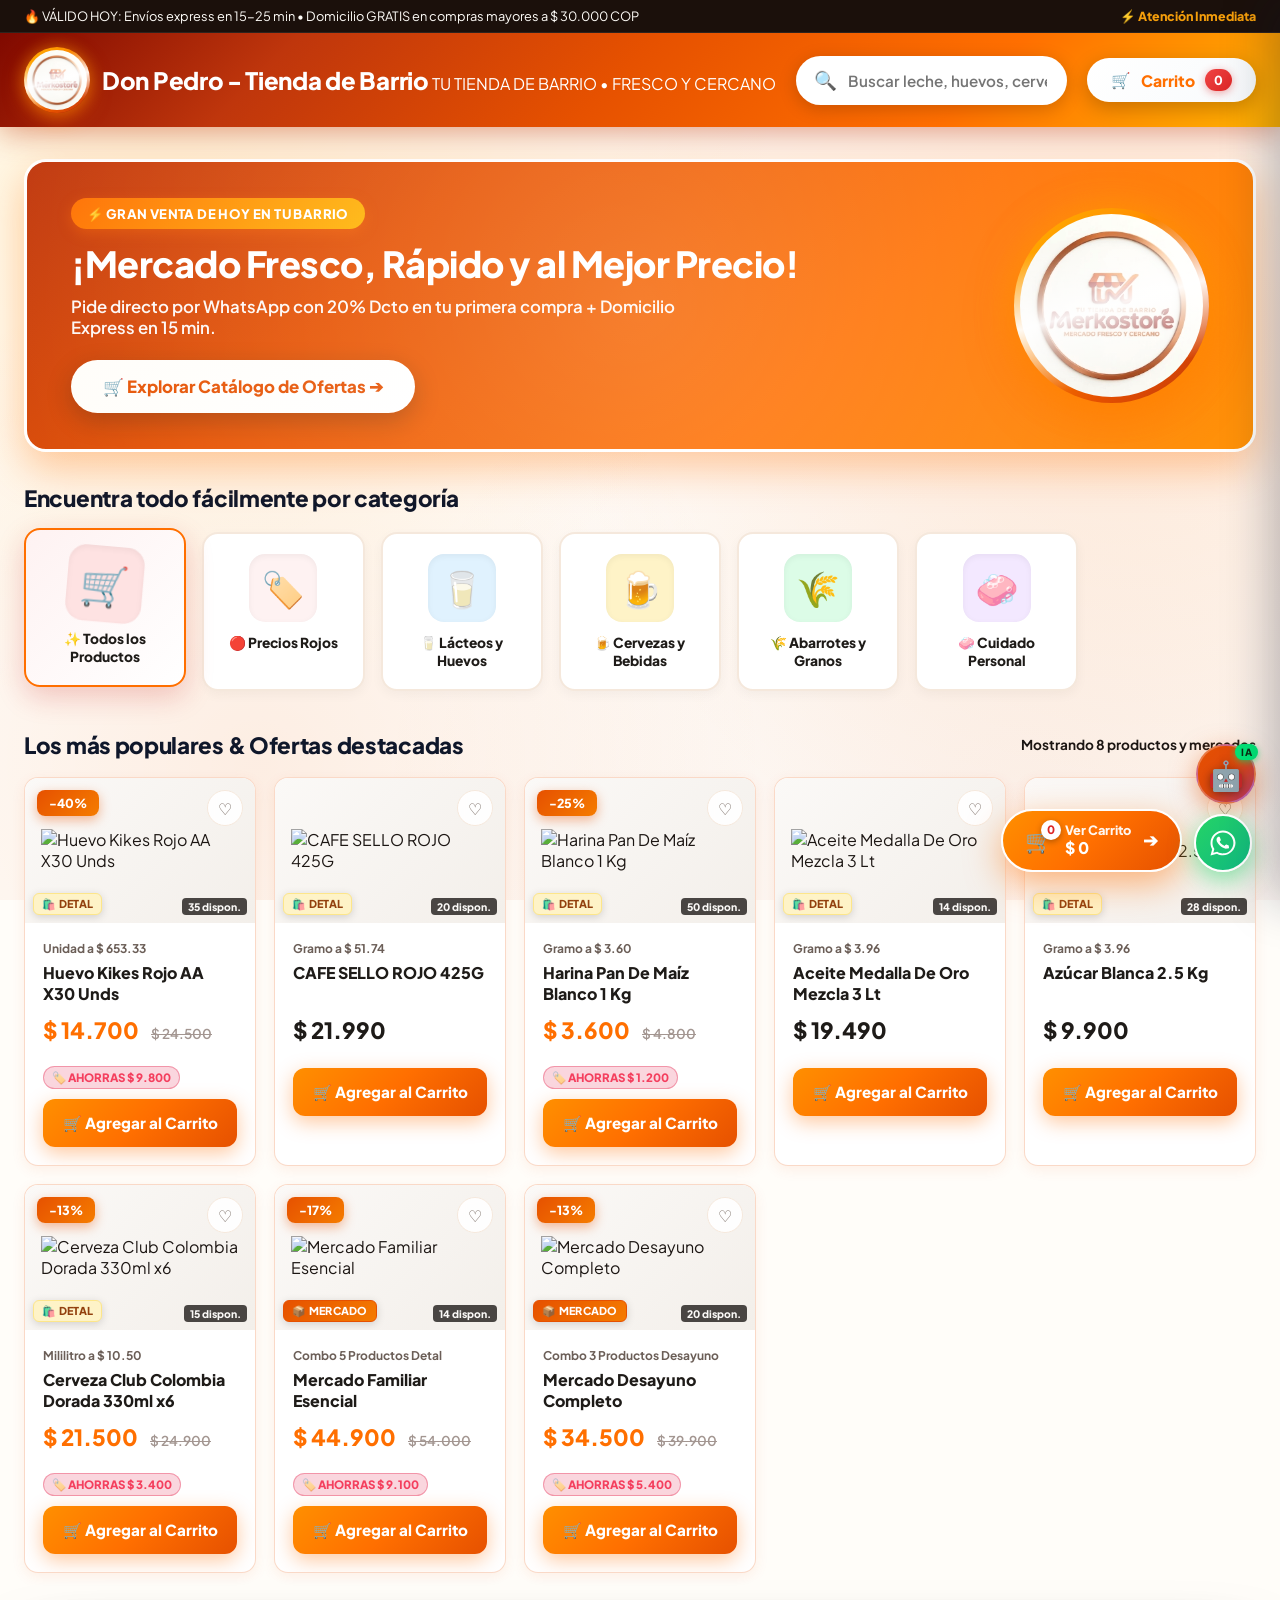
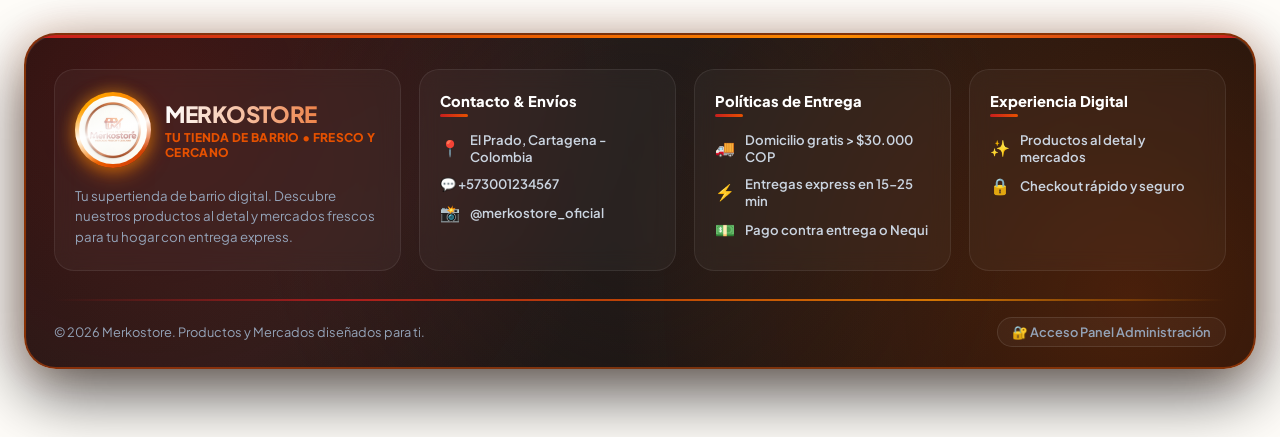
==== index.html @ 853274f5 "feat: implementacion inicial Merkostore y agente inteligente MerkoBot con Spring Boot y LLM" ====
<!DOCTYPE html>
<html lang="es">
<head>
    <meta charset="UTF-8">
    <meta name="viewport" content="width=device-width, initial-scale=1.0">
    <title>Merkostore - Tu Tienda de Barrio Digital & Inteligente</title>
    <link rel="preconnect" href="https://fonts.googleapis.com">
    <link rel="preconnect" href="https://fonts.gstatic.com" crossorigin>
    <link href="https://fonts.googleapis.com/css2?family=Plus+Jakarta+Sans:wght@300;400;500;600;700;800;900&display=swap" rel="stylesheet">
    <link rel="stylesheet" href="styles.css">
</head>
<body>

    <!-- ABUNDANT FLUID DRAGGABLE FLOATING EMOJIS (ARRASTRABLES CON EL MOUSE/DEDO) -->
    <div class="ambient-floating-bg">
        <div class="ambient-item item-1" onmousedown="startDragEmoji(event, this)" ontouchstart="startDragEmoji(event, this)" title="¡Arrástrame!">🥛</div>
        <div class="ambient-item item-2" onmousedown="startDragEmoji(event, this)" ontouchstart="startDragEmoji(event, this)" title="¡Arrástrame!">🍺</div>
        <div class="ambient-item item-3" onmousedown="startDragEmoji(event, this)" ontouchstart="startDragEmoji(event, this)" title="¡Arrástrame!">🌾</div>
        <div class="ambient-item item-4" onmousedown="startDragEmoji(event, this)" ontouchstart="startDragEmoji(event, this)" title="¡Arrástrame!">🏷️</div>
        <div class="ambient-item item-5" onmousedown="startDragEmoji(event, this)" ontouchstart="startDragEmoji(event, this)" title="¡Arrástrame!">🧼</div>
        <div class="ambient-item item-6" onmousedown="startDragEmoji(event, this)" ontouchstart="startDragEmoji(event, this)" title="¡Arrástrame!">🍎</div>
        <div class="ambient-item item-7" onmousedown="startDragEmoji(event, this)" ontouchstart="startDragEmoji(event, this)" title="¡Arrástrame!">🥑</div>
        <div class="ambient-item item-8" onmousedown="startDragEmoji(event, this)" ontouchstart="startDragEmoji(event, this)" title="¡Arrástrame!">🍞</div>
        <div class="ambient-item item-9" onmousedown="startDragEmoji(event, this)" ontouchstart="startDragEmoji(event, this)" title="¡Arrástrame!">🧀</div>
        <div class="ambient-item item-10" onmousedown="startDragEmoji(event, this)" ontouchstart="startDragEmoji(event, this)" title="¡Arrástrame!">🍊</div>
        <div class="ambient-item item-11" onmousedown="startDragEmoji(event, this)" ontouchstart="startDragEmoji(event, this)" title="¡Arrástrame!">🍓</div>
        <div class="ambient-item item-12" onmousedown="startDragEmoji(event, this)" ontouchstart="startDragEmoji(event, this)" title="¡Arrástrame!">🥩</div>
        <div class="ambient-item item-13" onmousedown="startDragEmoji(event, this)" ontouchstart="startDragEmoji(event, this)" title="¡Arrástrame!">🍯</div>
        <div class="ambient-item item-14" onmousedown="startDragEmoji(event, this)" ontouchstart="startDragEmoji(event, this)" title="¡Arrástrame!">☕</div>
    </div>

    <!-- TOP NOTIFICATION BAR -->
    <div class="top-bar">
        <div class="top-bar-notice">
            <span>🔥 VÁLIDO HOY:</span> Envíos express en 15-25 min • Domicilio GRATIS en compras mayores a $ 30.000 COP
        </div>
        <div style="font-size:0.78rem; font-weight:800; color:#f59e0b; display:flex; gap:12px; align-items:center;">
            <span>⚡ Atención Inmediata</span>
        </div>
    </div>

    <!-- MAIN NAVBAR (SUPERMERCADO RETAIL STYLE) -->
    <header class="app-header" id="appHeader">
        <div class="main-nav">
            <!-- Brand Logo (Official Reflective Emblem) -->
            <div class="brand-logo" onclick="switchView('storefront')" title="Ir a la Tienda Merkostore">
                <div class="reflective-logo-wrap">
                    <img src="logo.png" alt="Merkostore Logo" class="reflective-logo-img">
                    <div class="reflective-shimmer-sweep"></div>
                </div>
                <div class="brand-name-group">
                    <span class="brand-title" id="navStoreName">MERKOSTORE</span>
                    <span class="brand-sub">TU TIENDA DE BARRIO • FRESCO Y CERCANO</span>
                </div>
            </div>

            <!-- Search Bar -->
            <div class="search-bar-container">
                <span class="search-icon-nav">🔍</span>
                <input type="text" id="searchInput" placeholder="Buscar leche, huevos, cerveza, arroz, pasabocas..." oninput="filterProducts()">
            </div>

            <!-- Cart Navigation Action -->
            <div class="header-user-actions">
                <button class="cart-nav-btn" onclick="toggleCartDrawer()">
                    🛒 <span>Carrito</span>
                    <span class="cart-count-badge" id="cartBadge">0</span>
                </button>
            </div>
        </div>
    </header>

    <!-- MAIN WRAPPER -->
    <main class="main-wrapper">

        <!-- ========================================== -->
        <!-- VIEW 1: CLIENT STOREFRONT (VISTA CLIENTE)  -->
        <!-- ========================================== -->
        <section id="viewStorefront">
            
            <!-- ATTENTION-GRABBING HERO PROMOTIONAL BANNER -->
            <div class="hero-attention-banner">
                <div class="hero-content-left">
                    <span class="hero-badge-flash">⚡ GRAN VENTA DE HOY EN TU BARRIO</span>
                    <h1 class="hero-main-title">¡Mercado Fresco, Rápido y al Mejor Precio!</h1>
                    <p class="hero-sub-text">Pide directo por WhatsApp con 20% Dcto en tu primera compra + Domicilio Express en 15 min.</p>
                    <button class="hero-cta-btn" onclick="scrollToProducts()">
                        🛒 Explorar Catálogo de Ofertas ➔
                    </button>
                </div>
                <!-- 3D Reflective Brand Emblem -->
                <div class="hero-logo-emblem-wrap">
                    <div class="reflective-logo-wrap size-lg">
                        <img src="logo.png" alt="Merkostore Emblem" class="reflective-logo-img">
                        <div class="reflective-shimmer-sweep"></div>
                    </div>
                </div>
            </div>

            <!-- Category Cards Grid (Vivid Badges) -->
            <h2 class="section-heading">
                <span>Encuentra todo fácilmente por categoría</span>
            </h2>
            <div class="category-badges-grid" id="categoryBadgesContainer">
                <!-- Dynamic Category Badges -->
            </div>

            <!-- Product Grid Title -->
            <div style="display:flex; justify-content:space-between; align-items:center; margin-bottom:18px;">
                <h2 class="section-heading" style="margin-bottom:0;" id="productsTitle">
                    <span>Los más populares & Ofertas destacadas</span>
                </h2>
                <span style="font-size:0.85rem; color:var(--text-secondary); font-weight:700;" id="productCountLabel">Mostrando todos los productos</span>
            </div>

            <!-- Bright Vivid Highlighted Product Grid -->
            <div class="products-grid" id="productsGrid">
                <!-- Dynamic Product Cards -->
            </div>

            <!-- ULTRA-LUXURY OVAL FOOTER (DEEP DARK GRADIENT CONTRAST & ANIMATION) -->
            <footer class="merko-footer">
                <div class="footer-content-grid">
                    <!-- Column 1: Brand -->
                    <div class="footer-col-card">
                        <div style="display:flex; align-items:center; gap:14px; margin-bottom:14px;">
                            <div class="reflective-logo-wrap size-md">
                                <img src="logo.png" alt="Merkostore Logo" class="reflective-logo-img">
                                <div class="reflective-shimmer-sweep"></div>
                            </div>
                            <div>
                                <div class="footer-brand-title" style="margin-bottom:2px;">MERKOSTORE</div>
                                <div class="footer-slogan" style="font-size:0.75rem;">TU TIENDA DE BARRIO • FRESCO Y CERCANO</div>
                            </div>
                        </div>
                        <div class="footer-brand-desc">
                            Tu supertienda de barrio digital. Descubre nuestros productos al detal y mercados frescos para tu hogar con entrega express.
                        </div>
                    </div>

                    <!-- Column 2: Contacto & Envíos -->
                    <div class="footer-col-card">
                        <div class="footer-col-title">Contacto & Envíos</div>
                        <div class="footer-link-list">
                            <span class="footer-link-item"><span class="item-icon">📍</span> El Prado, Cartagena - Colombia</span>
                            <a href="https://wa.me/573001234567" target="_blank" class="footer-link-item" id="footerWhatsappLink"><span class="item-icon">💬</span> +57 300 123 4567</a>
                            <span class="footer-link-item"><span class="item-icon">📸</span> @merkostore_oficial</span>
                        </div>
                    </div>

                    <!-- Column 3: Políticas -->
                    <div class="footer-col-card">
                        <div class="footer-col-title">Políticas de Entrega</div>
                        <div class="footer-link-list">
                            <span class="footer-link-item"><span class="item-icon">🚚</span> Domicilio gratis > $30.000 COP</span>
                            <span class="footer-link-item"><span class="item-icon">⚡</span> Entregas express en 15-25 min</span>
                            <span class="footer-link-item"><span class="item-icon">💵</span> Pago contra entrega o Nequi</span>
                        </div>
                    </div>

                    <!-- Column 4: Experiencia Digital -->
                    <div class="footer-col-card">
                        <div class="footer-col-title">Experiencia Digital</div>
                        <div class="footer-link-list">
                            <span class="footer-link-item"><span class="item-icon">✨</span> Productos al detal y mercados</span>
                            <span class="footer-link-item"><span class="item-icon">🔒</span> Checkout rápido y seguro</span>
                        </div>
                    </div>
                </div>

                <!-- Animated Light Glow Separator Bar -->
                <div class="footer-glow-bar"></div>

                <!-- Footer Bottom Bar (Discreet Plain Text Admin Access) -->
                <div class="footer-bottom-bar">
                    <div>
                        © 2026 Merkostore. Productos y Mercados diseñados para ti.
                    </div>
                    <div>
                        <span class="footer-admin-link" onclick="openAdminLoginModal()" title="Acceso a panel de administración">
                            🔐 Acceso Panel Administración
                        </span>
                    </div>
                </div>
            </footer>
        </section>

        <!-- ========================================== -->
        <!-- VIEW 2: MERKO BRAND ULTRA-PREMIUM ADMIN    -->
        <!-- ========================================== -->
        <section id="viewAdmin" style="display:none;">
            <div class="merko-admin-wrapper">
                
                <!-- Merko Admin Header -->
                <div class="merko-admin-header">
                    <div>
                        <span class="merko-brand-badge">MERKOSTORE • PANEL ADMIN PRO</span>
                        <h1 class="merko-admin-title">Gestor Ejecutivo de Productos, Stock y Ventas</h1>
                    </div>
                    <div style="display:flex; gap:12px; align-items:center;">
                        <button class="btn-merko-outline" onclick="switchView('storefront')">
                            👁️ Ver Tienda Cliente
                        </button>
                        <button class="btn-merko-primary" onclick="logoutAdmin()">
                            🚪 Salir del Panel
                        </button>
                    </div>
                </div>

                <!-- Merko Pill Tabs Row -->
                <div class="merko-pill-tabs">
                    <button class="merko-pill-btn active" id="tabMerkoDashboard" onclick="switchAdminSubTab('dashboard')">
                        📊 Dashboard
                    </button>
                    <button class="merko-pill-btn" id="tabMerkoProducts" onclick="switchAdminSubTab('products')">
                        🛒 Productos & Kits
                    </button>
                    <button class="merko-pill-btn" id="tabMerkoEditor" onclick="switchAdminSubTab('productEditor')">
                        ➕ Crear Producto
                    </button>
                    <button class="merko-pill-btn" id="tabMerkoOrders" onclick="switchAdminSubTab('orders')">
                        📜 Historial / Pedidos
                    </button>
                    <button class="merko-pill-btn" id="tabMerkoCategories" onclick="switchAdminSubTab('categories')">
                        🏷️ Categorías
                    </button>
                    <button class="merko-pill-btn" id="tabMerkoUsers" onclick="switchAdminSubTab('users')">
                        👥 Administradores
                    </button>
                    <button class="merko-pill-btn" id="tabMerkoConfig" onclick="switchAdminSubTab('config')">
                        🏪 Configuración Negocio
                    </button>
                </div>

                <!-- TAB 1: DASHBOARD EXECUTIVE OVERVIEW -->
                <div id="subtabDashboard" class="subtab-content">
                    
                    <!-- GREETING HEADER CARD -->
                    <div class="dashboard-greeting-card">
                        <div>
                            <div class="dashboard-greeting-title" id="dashGreeting">BUENAS TARDES 👋</div>
                            <div style="font-size:0.85rem; color:var(--admin-text-muted);">Bienvenido al Panel de Control Ejecutivo de Merkostore</div>
                        </div>
                        <button class="btn-merko-outline" onclick="refreshDashboardData()">
                            🔄 Actualizar Datos
                        </button>
                    </div>

                    <!-- ATTENTION ALERT CARD -->
                    <div class="merko-alert-card" id="kpiAlertCard">
                        <div>
                            <div style="font-weight:900; color:var(--admin-accent-red); font-size:1.05rem;">🔔 ATENCIÓN AHORA</div>
                            <div style="font-size:0.88rem; color:var(--admin-text-muted);" id="kpiAlertText">Cargando alertas del inventario...</div>
                        </div>
                        <button class="btn-merko-primary" onclick="switchAdminSubTab('products')">Atender Todos ➔</button>
                    </div>

                    <!-- KPI CARDS GRID (5 CARDS) -->
                    <div class="merko-kpi-grid">
                        <div class="merko-kpi-card emerald-card">
                            <div class="merko-kpi-title">Ventas de Hoy</div>
                            <div class="merko-kpi-val" id="kpiSales">$ 0</div>
                            <div style="font-size:0.75rem; color:var(--brand-secondary); font-weight:800;" id="kpiSalesSubtext">↑ 0 ventas en el día</div>
                        </div>
                        <div class="merko-kpi-card red-card">
                            <div class="merko-kpi-title">Pedidos Activos</div>
                            <div class="merko-kpi-val" id="kpiOrders">0</div>
                            <div style="font-size:0.75rem; color:var(--admin-accent-red); font-weight:800;">En preparación / Listos</div>
                        </div>
                        <div class="merko-kpi-card">
                            <div class="merko-kpi-title">Pendientes</div>
                            <div class="merko-kpi-val" id="kpiPending">0</div>
                            <div style="font-size:0.75rem; color:var(--admin-text-muted);">Por confirmar WhatsApp</div>
                        </div>
                        <div class="merko-kpi-card">
                            <div class="merko-kpi-title">Por Reponer</div>
                            <div class="merko-kpi-val" id="kpiLowStock" style="color:#ef4444;">0</div>
                            <div style="font-size:0.75rem; color:#ef4444; font-weight:800;">Stock bajo o agotados</div>
                        </div>
                        <div class="merko-kpi-card">
                            <div class="merko-kpi-title">Ticket Promedio</div>
                            <div class="merko-kpi-val" id="kpiTicketAvg" style="color:#3b82f6;">$ 0</div>
                            <div style="font-size:0.75rem; color:var(--admin-text-muted);">Valor medio por pedido</div>
                        </div>
                    </div>

                    <!-- TWO-COLUMN DASHBOARD MAIN GRID -->
                    <div class="dashboard-main-grid">
                        
                        <!-- LEFT MAIN COLUMN -->
                        <div>
                            <!-- PANEL 1: PEDIDOS ACTIVOS EN VIVO -->
                            <div class="dashboard-panel-card">
                                <div class="dashboard-panel-header">
                                    <div>
                                        <div class="dashboard-panel-title">🛒 PEDIDOS ACTIVOS EN VIVO</div>
                                        <div class="dashboard-panel-subtitle">Control operativo de pedidos recibidos en tiempo real</div>
                                    </div>
                                    <button class="dashboard-panel-link" onclick="switchAdminSubTab('orders')">Ver todos los pedidos ➔</button>
                                </div>
                                <div id="dashActiveOrdersList">
                                    <!-- Dynamic Active Orders List -->
                                </div>
                            </div>

                            <!-- PANEL 2: SOLICITUDES QUE REQUIEREN ACCIÓN -->
                            <div class="dashboard-panel-card">
                                <div class="dashboard-panel-header">
                                    <div>
                                        <div class="dashboard-panel-title">⚠️ SOLICITUDES QUE REQUIEREN ACCIÓN</div>
                                        <div class="dashboard-panel-subtitle">Prioridad: Pedidos por confirmar / Productos sin existencias</div>
                                    </div>
                                </div>
                                <div id="dashActionRequestsList">
                                    <!-- Dynamic Action Requests -->
                                </div>
                            </div>
                        </div>

                        <!-- RIGHT SIDEBAR COLUMN -->
                        <div>
                            <!-- PANEL 3: STOCK BAJO / REPONER -->
                            <div class="dashboard-panel-card">
                                <div class="dashboard-panel-header">
                                    <div>
                                        <div class="dashboard-panel-title">🚨 STOCK BAJO / REPONER</div>
                                        <div class="dashboard-panel-subtitle">Productos con 5 o menos existencias o agotados</div>
                                    </div>
                                    <button class="dashboard-panel-link" onclick="switchAdminSubTab('products')">Ver Inventario ➔</button>
                                </div>
                                <div id="dashLowStockList">
                                    <!-- Dynamic Low Stock Product Cards -->
                                </div>
                            </div>

                            <!-- PANEL 4: RESUMEN DE VENTAS E INGRESOS & GRÁFICO DIARIO -->
                            <div class="dashboard-panel-card">
                                <div class="dashboard-panel-header">
                                    <div>
                                        <div class="dashboard-panel-title">📊 RESUMEN DE VENTAS</div>
                                        <div class="dashboard-panel-subtitle">Ingresos confirmados del negocio</div>
                                    </div>
                                </div>

                                <div class="dash-sales-summary-grid">
                                    <div class="dash-sales-box">
                                        <div class="dash-sales-box-title">Hoy</div>
                                        <div class="dash-sales-box-val" id="dashSalesToday">$ 0</div>
                                    </div>
                                    <div class="dash-sales-box">
                                        <div class="dash-sales-box-title">Esta Semana</div>
                                        <div class="dash-sales-box-val" id="dashSalesWeek">$ 0</div>
                                    </div>
                                    <div class="dash-sales-box">
                                        <div class="dash-sales-box-title">Este Mes</div>
                                        <div class="dash-sales-box-val" id="dashSalesMonth">$ 0</div>
                                    </div>
                                </div>

                                <div style="font-size:0.78rem; font-weight:800; color:var(--admin-text-muted); margin-bottom:8px; display:flex; justify-content:space-between;">
                                    <span>ÚLTIMOS 7 DÍAS</span>
                                    <span style="color:#f59e0b;">Historial diario</span>
                                </div>

                                <div class="dash-chart-container" id="dash7DaysChart">
                                    <!-- Dynamic 7 Day Chart Bars -->
                                </div>
                            </div>
                        </div>

                    </div>

                </div>

                <!-- TAB 2: FULL PRODUCTS LIST & INVENTORY (MATCHING IMAGE 1) -->
                <div id="subtabProducts" class="subtab-content" style="display:none;">
                    <div style="background:var(--admin-card-bg); border:1.5px solid var(--admin-border); border-radius:20px; padding:24px; box-shadow:0 12px 35px rgba(0,0,0,0.45);">
                        
                        <!-- Header Title & Subtitle -->
                        <div style="display:flex; justify-content:space-between; align-items:center; margin-bottom:18px; flex-wrap:wrap; gap:12px;">
                            <div>
                                <h3 style="font-size:1.3rem; font-weight:900; color:#ffffff; margin:0; display:flex; align-items:center; gap:10px;">
                                    📦 INVENTARIO DE PRODUCTOS & KITS 
                                    <span class="merko-brand-badge" id="adminInventoryCountBadge" style="margin:0; font-size:0.75rem;">0 de 0</span>
                                </h3>
                                <p style="font-size:0.8rem; color:var(--admin-text-muted); margin:4px 0 0;">
                                    Haz clic en <strong style="color:#10b981;">Stock</strong> para alternar disponibilidad en vivo o en <strong style="color:#f59e0b;">Editar</strong> para reponer inventario.
                                </p>
                            </div>
                            <button class="btn-merko-primary" onclick="switchAdminSubTab('productEditor')">
                                ➕ Crear Producto o Mercado
                            </button>
                        </div>

                        <!-- Filter Pills & Search Row -->
                        <div class="periodo-buttons-row" style="margin-bottom:20px; justify-content:space-between;">
                            <div style="display:flex; gap:8px; flex-wrap:wrap; align-items:center;">
                                <button class="periodo-btn active" id="filterStockAll" onclick="filterAdminInventoryStock('ALL')">Todos</button>
                                <button class="periodo-btn" id="filterStockInStock" onclick="filterAdminInventoryStock('IN_STOCK')">En Stock</button>
                                <button class="periodo-btn" id="filterStockSoldOut" onclick="filterAdminInventoryStock('SOLD_OUT')" style="color:#ef4444;">● Agotados</button>
                                <button class="periodo-btn" id="filterStockLow" onclick="filterAdminInventoryStock('LOW_STOCK')" style="color:#f59e0b;">● Stock Bajo (≤ 3)</button>
                            </div>
                            
                            <input type="text" id="adminInventorySearchInput" class="historial-search-input" style="max-width:280px;" placeholder="Buscar producto o kit..." oninput="renderAdminProductsTable()">
                        </div>

                        <!-- Table Container -->
                        <div class="luxury-table-container">
                            <table class="merko-table">
                                <thead>
                                    <tr>
                                        <th>FOTO</th>
                                        <th>NOMBRE & TIPO</th>
                                        <th>CATEGORÍA</th>
                                        <th>PRECIO</th>
                                        <th>CANTIDAD</th>
                                        <th>ESTADO DE STOCK</th>
                                        <th style="text-align:right;">ACCIONES</th>
                                    </tr>
                                </thead>
                                <tbody id="productsAdminTable">
                                    <!-- Dynamic Rows -->
                                </tbody>
                            </table>
                        </div>

                    </div>
                </div>

                <!-- TAB 3: CREATE PRODUCT OR MERCADO WITH LIVE CARD PREVIEW -->
                <div id="subtabProductEditor" class="subtab-content" style="display:none;">
                    <h2 id="editorSubtabTitle" style="font-size:1.25rem; font-weight:900; color:#ffffff; margin-bottom:20px;">➕ CREAR PRODUCTO O MERCADO</h2>
                    
                    <div class="merko-editor-grid">
                        <div class="merko-form-card">
                            <!-- Tipo de Ítem Selector -->
                            <div class="merko-form-group">
                                <label>Tipo de Ítem a Crear *</label>
                                <select id="editorType" onchange="toggleMercadoCompositionForm(); updateLivePreview();">
                                    <option value="DETAL">🛍️ Producto Detal (Ítem Individual)</option>
                                    <option value="MERCADO">📦 Mercado (Combo / Kit con Productos Detal)</option>
                                </select>
                            </div>

                            <div class="merko-form-group">
                                <label>Nombre del Producto / Mercado *</label>
                                <input type="text" id="editorName" placeholder="Ej: Mercado Familiar Semanal / Harina Pan 1kg" value="" oninput="updateLivePreview()">
                            </div>

                            <div style="display:grid; grid-template-columns:1fr 1fr; gap:16px;">
                                <div class="merko-form-group">
                                    <label>Categoría</label>
                                    <select id="editorCategory" onchange="updateLivePreview()">
                                        <option value="cat4">🌾 Abarrotes y Granos</option>
                                        <option value="cat2">🥛 Lácteos y Huevos</option>
                                        <option value="cat3">🍺 Cervezas y Licores</option>
                                        <option value="cat1">🔴 Precios Rojos</option>
                                    </select>
                                </div>
                                <div class="merko-form-group">
                                    <label>Unidad / Descripción Corta</label>
                                    <input type="text" id="editorUnit" placeholder="Ej: Combo 6 Productos / Gramo a $ 3.60" value="" oninput="updateLivePreview()">
                                </div>
                            </div>

                            <!-- COMPOSICIÓN DE MERCADO (SOLO CUANDO ES MERCADO) -->
                            <div id="mercadoItemsContainer" style="display:none; background:#0f172a; border:1px solid #f59e0b; border-radius:12px; padding:16px; margin-top:4px;">
                                <div style="font-size:0.85rem; font-weight:900; color:#f59e0b; margin-bottom:10px; display:flex; justify-content:space-between; align-items:center;">
                                    <span>📦 COMPOSICIÓN DEL MERCADO (PRODUCTOS INCLUIDOS):</span>
                                    <span style="font-size:0.72rem; color:#94a3b8; font-weight:600;">Se restarán del stock al vender</span>
                                </div>
                                <div id="mercadoItemsChecklist" style="display:flex; flex-direction:column; gap:8px; max-height:180px; overflow-y:auto; padding-right:6px;">
                                    <!-- Dynamic product options with qty inputs -->
                                </div>
                            </div>

                            <div style="display:grid; grid-template-columns:1fr 1fr 1fr; gap:16px;">
                                <div class="merko-form-group">
                                    <label>Precio Venta ($ COP) *</label>
                                    <input type="number" id="editorPrice" value="" placeholder="Ej: 48000" oninput="updateLivePreview()">
                                </div>
                                <div class="merko-form-group">
                                    <label>Precio Oferta ($ COP)</label>
                                    <input type="number" id="editorDiscount" value="" placeholder="Opcional" oninput="updateLivePreview()">
                                </div>
                                <div class="merko-form-group">
                                    <label id="lblEditorStock">Inventario Inicial *</label>
                                    <input type="number" id="editorStock" value="" placeholder="Ej: 25" oninput="updateLivePreview()">
                                </div>
                            </div>

                            <div class="merko-form-group">
                                <label>Imagen del Producto / Mercado *</label>
                                <div style="display:flex; align-items:center; gap:12px; flex-wrap:wrap; background:#181210; border:1.5px dashed var(--admin-border); padding:12px 16px; border-radius:12px;">
                                    <label for="editorImageFile" class="btn-merko-outline" style="cursor:pointer; font-size:0.85rem; padding:8px 16px; margin:0; display:inline-flex; align-items:center; gap:8px;">
                                        📁 Seleccionar Archivo...
                                    </label>
                                    <input type="file" id="editorImageFile" accept="image/*" style="display:none;" onchange="handleProductImageUpload(event)">
                                    <span id="editorImageFileName" style="font-size:0.82rem; color:#94a3b8; font-style:italic;">Ningún archivo seleccionado</span>
                                </div>
                                <input type="hidden" id="editorImage" value="">
                            </div>

                            <div style="display:flex; gap:12px; margin-top:10px;">
                                <button class="btn-merko-primary" id="btnSaveProductEditor" style="flex:1; justify-content:center;" onclick="saveProductFromEditor()">
                                    💾 Guardar en el Catálogo
                                </button>
                                <button class="btn-merko-outline" id="btnCancelProductEditor" style="display:none; color:#ef4444; border-color:rgba(239,68,68,0.4); background:rgba(239,68,68,0.15);" onclick="resetProductEditorForm(true)">
                                    ❌ Cancelar Edición
                                </button>
                            </div>
                        </div>

                        <div style="background:var(--admin-surface); border:1px solid var(--admin-border); border-radius:14px; padding:24px; display:flex; flex-direction:column; align-items:center;">
                            <span style="font-size:0.75rem; font-weight:900; color:var(--brand-primary); letter-spacing:1px; margin-bottom:18px;">✨ VISTA PREVIA EN TARJETA CLIENTE</span>
                            
                            <div class="product-card-bright" id="liveCardPreview" style="width:100%; max-width:240px;">
                                <div class="card-img-wrap">
                                    <span class="discount-tag" id="prevDiscountTag" style="display:none;">-20%</span>
                                    <span class="card-type-badge mercado" id="prevTypeBadge">📦 MERCADO</span>
                                    <button class="fav-heart-btn">♡</button>
                                    <img id="prevImg" src="https://images.unsplash.com/photo-1542838132-92c53300491e?w=500" alt="Preview">
                                </div>
                                <div class="card-details">
                                    <span class="card-unit-info" id="prevUnit">Combo 6 Productos Esenciales</span>
                                    <h3 class="card-product-title" id="prevName">Mercado Familiar Quincenal</h3>
                                    <div class="card-price-block">
                                        <div style="font-size:0.72rem; color:var(--text-secondary);" id="prevUnitCalc">Combo 6 Productos Esenciales</div>
                                        <div class="card-sale-price discounted" id="prevSalePrice">$ 39.900 <span class="card-old-price" id="prevOldPrice">$ 48.000</span></div>
                                    </div>
                                    <button class="card-add-btn">🛒 Agregar al Carrito</button>
                                </div>
                            </div>
                        </div>

                    </div>
                </div>

                <!-- TAB 4: CONTROL DE PEDIDOS & HISTORIAL UNIFICADO (MATCHING REFERENCE IMAGE 1) -->
                <div id="subtabOrders" class="subtab-content" style="display:none;">
                    
                    <div class="historial-unificado-container">
                        <!-- Header -->
                        <div class="historial-header-bar">
                            <div>
                                <div class="historial-title">
                                    <span>🔄 HISTORIAL UNIFICADO DE COMPRAS Y CONTROL DE PEDIDOS</span>
                                </div>
                                <div class="historial-subtitle">
                                    Registro histórico completo de pedidos recibidos, en proceso, entregados y cancelaciones.
                                </div>
                            </div>
                            <button class="periodo-btn active" onclick="renderHistorialUnificadoTable()" title="Actualizar datos">
                                🔄 Actualizar
                            </button>
                        </div>

                        <!-- Filters Row 1: Tipo & Search -->
                        <div class="historial-filters-row">
                            <div class="tipo-filter-group">
                                <span class="tipo-filter-label">▼ Tipo:</span>
                                <button class="tipo-pill-btn active" id="btnFilterTipoAll" onclick="filterHistorialTipo('ALL')">Todos</button>
                                <button class="tipo-pill-btn" id="btnFilterTipoProductos" onclick="filterHistorialTipo('DETAL')">🛒 Productos</button>
                                <button class="tipo-pill-btn" id="btnFilterTipoMercados" onclick="filterHistorialTipo('MERCADO')">📦 Mercados</button>
                            </div>

                            <input type="text" id="historialSearchInput" class="historial-search-input" placeholder="Buscar cliente, código (MS-...), teléfono, ítem..." oninput="filterHistorialTable()">

                            <select id="historialStatusSelect" class="historial-search-input" style="min-width:180px; flex:0;" onchange="filterHistorialTable()">
                                <option value="ALL">Todos los estados</option>
                                <option value="RECEIVED">Recibido</option>
                                <option value="PREPARING">En preparación</option>
                                <option value="READY">Listo envío</option>
                                <option value="ON_WAY">En camino</option>
                                <option value="DELIVERED">Entregado</option>
                                <option value="CANCELLED">Cancelado</option>
                            </select>
                        </div>

                        <!-- Period Quick Filter Buttons -->
                        <div class="periodo-buttons-row">
                            <span style="font-size:0.78rem; font-weight:800; color:#f59e0b; margin-right:4px;">📅 Periodo:</span>
                            <button class="periodo-btn active" id="btnPeriodAll" onclick="filterPeriod('ALL')">Todos</button>
                            <button class="periodo-btn" id="btnPeriodToday" onclick="filterPeriod('TODAY')">Hoy</button>
                            <button class="periodo-btn" id="btnPeriodYesterday" onclick="filterPeriod('YESTERDAY')">Ayer</button>
                            <button class="periodo-btn" id="btnPeriodWeek" onclick="filterPeriod('WEEK')">Esta semana</button>
                            <button class="periodo-btn" id="btnPeriodMonth" onclick="filterPeriod('MONTH')">Este mes</button>
                            <button class="periodo-btn" id="btnPeriod30Days" onclick="filterPeriod('30DAYS')">Últimos 30 días</button>
                        </div>

                        <!-- Metrics Summary Grid (Stat Boxes) -->
                        <div class="historial-kpi-grid">
                            <div class="historial-kpi-card">
                                <span class="kpi-label">REGISTROS</span>
                                <span class="kpi-val" id="histKpiRegistros">0</span>
                            </div>
                            <div class="historial-kpi-card">
                                <span class="kpi-label">CONFIRMADAS / ENTREGADAS</span>
                                <span class="kpi-val" id="histKpiConfirmadas">0</span>
                            </div>
                            <div class="historial-kpi-card">
                                <span class="kpi-label">TOTAL RECAUDADO</span>
                                <span class="kpi-val" id="histKpiTotal" style="color:#10b981;">$ 0</span>
                            </div>
                            <div class="historial-kpi-card">
                                <span class="kpi-label">MOSTRANDO</span>
                                <span class="kpi-val" id="histKpiShowing">0 de 0</span>
                            </div>
                        </div>

                        <!-- Dynamic Historial Table -->
                        <div class="historial-table-container">
                            <table class="historial-table">
                                <thead>
                                    <tr>
                                        <th>CÓDIGO / CLIENTE</th>
                                        <th>SOLICITUD (PRODUCTOS / MERCADOS)</th>
                                        <th>REGISTRO / ENTREGA</th>
                                        <th>TOTAL DE COMPRA</th>
                                        <th>MÉTODO & ESTADO</th>
                                        <th>ARCHIVADO</th>
                                        <th>ACCIÓN</th>
                                    </tr>
                                </thead>
                                <tbody id="historialUnificadoTableBody">
                                    <!-- Rendered dynamically -->
                                </tbody>
                            </table>
                        </div>

                    </div>
                </div>

                <!-- TAB 5: CATEGORIES -->
                <div id="subtabCategories" class="subtab-content" style="display:none;">
                    <h2 style="font-size:1.25rem; font-weight:900; color:#ffffff; margin-bottom:20px;">🏷️ GESTIÓN DE CATEGORÍAS DE PRODUCTOS</h2>
                    
                    <div style="display:grid; grid-template-columns:320px 1fr; gap:28px;">
                        <div class="merko-form-card">
                            <div class="merko-form-group">
                                <label>Nombre de Categoría *</label>
                                <input type="text" id="newCatName" placeholder="Ej: Verduras y Hortalizas">
                            </div>
                            <div class="merko-form-group">
                                <label>Ícono / Emoji *</label>
                                <div style="display:flex; gap:8px; align-items:center; margin-bottom:6px;">
                                    <input type="text" id="newCatIcon" placeholder="🥦" value="🥦" style="font-size:1.3rem; text-align:center; width:60px;">
                                    <span style="font-size:0.75rem; color:var(--admin-text-muted);">Elige un emoji rápido de mercado:</span>
                                </div>
                                <div class="emoji-picker-grid" id="createEmojiPicker"></div>
                            </div>
                            <div class="merko-form-group" style="margin-top:12px;">
                                <label>Color de Fondo</label>
                                <input type="color" id="newCatColor" value="#fef3c7" style="height:44px; padding:2px; cursor:pointer; width:100%;">
                            </div>
                            <button class="btn-merko-primary" style="margin-top:14px; justify-content:center;" onclick="saveNewCategory()">
                                ➕ Guardar Categoría
                            </button>
                        </div>

                        <div style="background:var(--admin-surface); border:1px solid var(--admin-border); border-radius:12px; overflow:hidden;">
                            <table class="merko-table">
                                <thead>
                                    <tr>
                                        <th>Ícono</th>
                                        <th>Nombre</th>
                                        <th>Acciones</th>
                                    </tr>
                                </thead>
                                <tbody id="categoriesAdminTable">
                                    <!-- Dynamic Category Rows -->
                                </tbody>
                            </table>
                        </div>
                    </div>
                </div>

                <!-- TAB 6: BUSINESS CONFIGURATION -->
                <div id="subtabConfig" class="subtab-content" style="display:none;">
                    <h2 style="font-size:1.25rem; font-weight:900; color:#ffffff; margin-bottom:20px;">🏪 CONFIGURACIÓN DEL NEGOCIO</h2>
                    
                    <div class="merko-form-card" style="max-width:800px;">
                        
                        <div style="font-size:1rem; font-weight:900; color:var(--brand-primary); margin-bottom:8px;">📌 A. Identidad del negocio</div>
                        <div style="display:grid; grid-template-columns:1fr 1fr; gap:16px;">
                            <div class="merko-form-group">
                                <label>TÍTULO DEL SITIO</label>
                                <input type="text" id="cfgStoreName" value="Merkostore Supertienda Don Pedro">
                            </div>
                            <div class="merko-form-group">
                                <label>TEXTO BOTÓN DEL HERO</label>
                                <input type="text" value="Ver Catálogo de Ofertas">
                            </div>
                        </div>

                        <div style="font-size:1rem; font-weight:900; color:var(--brand-primary); margin-top:16px; margin-bottom:8px;">📌 B. Información pública & WhatsApp</div>
                        <div style="display:grid; grid-template-columns:1fr 1fr; gap:16px;">
                            <div class="merko-form-group">
                                <label>WHATSAPP DE ATENCIÓN & PEDIDOS</label>
                                <input type="text" id="cfgWhatsappPhone" value="573001234567">
                            </div>
                            <div class="merko-form-group">
                                <label>WHATSAPP DE PAGOS / COMPROBANTES</label>
                                <input type="text" value="573001234567">
                            </div>
                        </div>

                        <div style="display:grid; grid-template-columns:1fr 1fr; gap:16px;">
                            <div class="merko-form-group">
                                <label>DIRECCIÓN FÍSICA</label>
                                <input type="text" id="cfgAddress" value="Calle 45 # 23 - 10 Barrio El Prado">
                            </div>
                            <div class="merko-form-group">
                                <label>HORARIO DE ATENCIÓN</label>
                                <input type="text" value="Lunes a Sábado: 8:00 AM - 8:00 PM">
                            </div>
                        </div>

                        <div style="display:grid; grid-template-columns:1fr 1fr; gap:16px;">
                            <div class="merko-form-group">
                                <label>COSTO DE DOMICILIO ($ COP)</label>
                                <input type="number" id="cfgDeliveryFee" value="3000">
                            </div>
                            <div class="merko-form-group">
                                <label>PEDIDO MÍNIMO ($ COP)</label>
                                <input type="number" id="cfgMinOrder" value="10000">
                            </div>
                        </div>

                        <button class="btn-merko-primary" style="margin-top:20px; justify-content:center;" onclick="saveStoreConfig()">
                            💾 Guardar Configuración del Negocio
                        </button>
                    </div>
                </div>

                <!-- TAB 6: GESTIÓN DE USUARIOS ADMINISTRADORES (MERKOSTORE BRAND COLORES) -->
                <div id="subtabUsers" class="subtab-content" style="display:none;">
                    <div style="background:var(--admin-card-bg); border:1.5px solid rgba(230,81,0,0.4); border-radius:20px; padding:32px; max-width:850px; margin:0 auto; box-shadow:0 16px 45px rgba(0,0,0,0.5);">
                        
                        <!-- Header Bar inside Card -->
                        <div style="display:flex; justify-content:space-between; align-items:center; margin-bottom:24px; flex-wrap:wrap; gap:16px;">
                            <div>
                                <h2 style="font-size:1.4rem; font-weight:900; color:#FF8F00; margin:0; display:flex; align-items:center; gap:10px; letter-spacing:-0.3px;">
                                    👥 ADMINISTRADORES
                                </h2>
                                <p style="font-size:0.85rem; color:var(--admin-text-muted); margin:4px 0 0;">
                                    Gestiona los usuarios que pueden acceder al panel.
                                </p>
                            </div>
                            <button class="btn-merko-primary" onclick="openCreateAdminModal()" style="padding:10px 22px; font-size:0.88rem;">
                                👤+ Nuevo administrador
                            </button>
                        </div>

                        <!-- Table Container -->
                        <div style="background:#140e0c; border:1px solid rgba(230,81,0,0.25); border-radius:14px; overflow:hidden;">
                            <table style="width:100%; border-collapse:collapse;">
                                <thead>
                                    <tr style="background:#0c0908; border-bottom:1px solid rgba(230,81,0,0.3);">
                                        <th style="padding:14px 20px; color:#FF8F00; font-size:0.8rem; font-weight:900; text-transform:uppercase; text-align:left; letter-spacing:0.5px;">Usuario</th>
                                        <th style="padding:14px 20px; color:#FF8F00; font-size:0.8rem; font-weight:900; text-transform:uppercase; text-align:right; letter-spacing:0.5px;">Acción</th>
                                    </tr>
                                </thead>
                                <tbody id="adminUsersTableBody">
                                    <!-- Dynamic Admin Rows -->
                                </tbody>
                            </table>
                        </div>

                        <!-- Security Note -->
                        <p style="font-size:0.75rem; color:var(--admin-text-muted); margin-top:16px; margin-bottom:0; font-style:italic;">
                            Por seguridad, el último administrador no se puede eliminar.
                        </p>

                    </div>
                </div>

            </div>
        </section>

    </main>

    <!-- CREATE ADMIN MODAL -->
    <div class="modal-overlay" id="modalCreateAdmin">
        <div class="modal-card-luxury">
            <h2 class="login-title-luxury">👥 Crear Nuevo Administrador</h2>
            <p class="login-subtitle-luxury">Registra un nuevo usuario con acceso al panel administrativo</p>
            
            <form onsubmit="handleCreateAdminUser(event)">
                <div class="merko-form-group" style="margin-bottom:14px;">
                    <label>Nombre de Usuario *</label>
                    <input type="text" id="newAdminUsername" required placeholder="ej. tienda_carlos">
                </div>
                <div class="merko-form-group" style="margin-bottom:14px;">
                    <label>Contraseña *</label>
                    <input type="password" id="newAdminPassword" required placeholder="Mínimo 4 caracteres">
                </div>
                <div class="merko-form-group" style="margin-bottom:14px;">
                    <label>Nombre Completo</label>
                    <input type="text" id="newAdminName" placeholder="ej. Carlos Pérez">
                </div>
                <div class="merko-form-group" style="margin-bottom:24px;">
                    <label>Email de Contacto</label>
                    <input type="email" id="newAdminEmail" placeholder="ej. carlos@merkostore.com">
                </div>
                <div style="display:flex; justify-content:space-between; align-items:center;">
                    <button type="button" class="btn-merko-outline" onclick="closeCreateAdminModal()">Cancelar</button>
                    <button type="submit" class="btn-merko-primary">Guardar Administrador ➔</button>
                </div>
            </form>
        </div>
    </div>

    <!-- ULTRA-PREMIUM ADMIN LOGIN MODAL -->
    <div class="modal-overlay" id="adminLoginModal">
        <div class="modal-card-luxury">
            <div class="reflective-logo-wrap size-md" style="margin: 0 auto 24px;">
                <img src="logo.png" alt="Merkostore Admin Logo" class="reflective-logo-img">
                <div class="reflective-shimmer-sweep"></div>
            </div>
            
            <form onsubmit="handleAdminLogin(event)">
                <div class="merko-form-group" style="margin-bottom:18px;">
                    <label>Usuario Administrador</label>
                    <input type="text" id="loginUser" required placeholder="Ingresa tu usuario">
                </div>
                <div class="merko-form-group" style="margin-bottom:28px;">
                    <label>Contraseña</label>
                    <input type="password" id="loginPass" required placeholder="Ingresa tu contraseña">
                </div>
                <div style="display:flex; justify-content:space-between; align-items:center;">
                    <button type="button" class="btn-merko-outline" onclick="closeAdminLoginModal()">Cancelar</button>
                    <button type="submit" class="btn-merko-primary">Ingresar al Panel ➔</button>
                </div>
            </form>
        </div>
    </div>

    <!-- ULTRA-PREMIUM CATEGORY EDIT MODAL -->
    <div class="modal-overlay" id="editCategoryModal">
        <div class="modal-card-luxury" style="max-width:440px;">
            <div style="display:flex; justify-content:space-between; align-items:center; margin-bottom:18px;">
                <h3 style="font-size:1.25rem; font-weight:900; color:#ffffff; margin:0;">✏️ Editar Categoría</h3>
                <button class="cart-close-btn" onclick="closeEditCategoryModal()"><span>✕</span></button>
            </div>
            
            <form onsubmit="handleSaveCategoryEdit(event)">
                <input type="hidden" id="editCatId">
                <div class="merko-form-group" style="margin-bottom:16px;">
                    <label>Nombre de Categoría *</label>
                    <input type="text" id="editCatName" required placeholder="Ej: Verduras Frescas">
                </div>
                
                <div class="merko-form-group" style="margin-bottom:16px;">
                    <label>Ícono / Emoji *</label>
                    <div style="display:flex; gap:8px; align-items:center; margin-bottom:6px;">
                        <input type="text" id="editCatIcon" required style="font-size:1.3rem; text-align:center; width:60px;">
                        <span style="font-size:0.75rem; color:var(--admin-text-muted);">Elige un emoji rápido de mercado:</span>
                    </div>
                    <div class="emoji-picker-grid" id="editEmojiPicker"></div>
                </div>

                <div class="merko-form-group" style="margin-bottom:24px;">
                    <label>Color de Fondo</label>
                    <input type="color" id="editCatColor" style="height:44px; padding:2px; cursor:pointer; width:100%;">
                </div>

                <div style="display:flex; justify-content:space-between; align-items:center;">
                    <button type="button" class="btn-merko-outline" onclick="closeEditCategoryModal()">Cancelar</button>
                    <button type="submit" class="btn-merko-primary">💾 Guardar Cambios</button>
                </div>
            </form>
        </div>
    </div>

    <!-- ULTRA-LUXURY CHECKOUT STEP WIZARD DRAWER (PASO A PASO ORGANIZADO Y ANIMADO) -->
    <div class="modal-overlay" id="cartOverlay" onclick="toggleCartDrawer()"></div>
    <div class="cart-drawer-bright" id="cartDrawer">
        
        <!-- Cart Drawer Executive Header -->
        <div class="cart-header-luxury">
            <div class="cart-title-group">
                <div class="cart-title-icon-wrapper">
                    <div class="cart-title-icon">🛒</div>
                    <span class="cart-badge-pulse" id="cartHeaderBadge">0</span>
                </div>
                <div>
                    <h3 class="cart-header-title">Checkout Seguro <span class="brand-highlight">Merkostore</span></h3>
                    <div class="cart-header-subtitle" id="cartHeaderSubtitle">Paso 1 de 3: Revisa tus productos seleccionados</div>
                </div>
            </div>
            <button class="cart-close-btn" onclick="toggleCartDrawer()" title="Cerrar Carrito">
                <span>✕</span>
            </button>
        </div>

        <!-- Stepper Progress Bar & Connecting Line -->
        <div class="checkout-stepper-container">
            <div class="stepper-track-bg">
                <div class="stepper-track-progress" id="stepperProgressFill"></div>
            </div>
            <div class="checkout-stepper-bar">
                <div class="stepper-pill-item active" id="tabCartStep1" onclick="goToCartStep(1)">
                    <div class="step-num-badge">
                        <span class="step-num-text">1</span>
                        <span class="step-check-icon">✓</span>
                    </div>
                    <div class="step-label-group">
                        <span class="step-title">Ítems</span>
                        <span class="step-desc" id="step1ItemCount">0 ítems</span>
                    </div>
                </div>
                
                <div class="stepper-pill-item" id="tabCartStep2" onclick="goToCartStep(2)">
                    <div class="step-num-badge">
                        <span class="step-num-text">2</span>
                        <span class="step-check-icon">✓</span>
                    </div>
                    <div class="step-label-group">
                        <span class="step-title">Envío & Datos</span>
                        <span class="step-desc" id="step2Summary">Domicilio</span>
                    </div>
                </div>

                <div class="stepper-pill-item" id="tabCartStep3" onclick="goToCartStep(3)">
                    <div class="step-num-badge">
                        <span class="step-num-text">3</span>
                        <span class="step-check-icon">✓</span>
                    </div>
                    <div class="step-label-group">
                        <span class="step-title">Pago & WhatsApp</span>
                        <span class="step-desc">Confirmación</span>
                    </div>
                </div>
            </div>
        </div>

        <!-- Wizard Step Viewport -->
        <div class="wizard-steps-viewport">
            
            <!-- STEP 1: ÍTEMS SELECCIONADOS -->
            <div class="wizard-step-panel active" id="wizardStep1">
                <!-- Free Shipping Progress Tracker -->
                <div class="free-shipping-card" id="freeShippingBanner">
                    <div class="shipping-info-header">
                        <span style="font-size:0.88rem; font-weight:800; color:#059669;">🚚 Domicilio GRATIS disponible</span>
                        <span style="font-size:0.8rem; font-weight:700; color:#047857;" id="freeShippingText">Compras mayores a $ 30.000</span>
                    </div>
                    <div class="shipping-progress-track">
                        <div class="shipping-progress-bar" id="freeShippingBar" style="width: 0%;"></div>
                    </div>
                </div>

                <div class="step-section-title">
                    <span>📦 Productos en tu Pedido</span>
                    <span class="step-count-pill" id="cartItemsCountBadge">0 Productos</span>
                </div>

                <div id="cartItemsList" class="cart-items-container">
                    <!-- Dynamic Cart Items Rendered Here -->
                </div>
                
                <!-- Step 1 Footer Summary & Actions -->
                <div class="cart-step-footer">
                    <div class="subtotal-row-highlight">
                        <div>
                            <div class="subtotal-label">Subtotal de Productos</div>
                            <div class="subtotal-tax-note">Impuestos incluidos • Envío se calcula al continuar</div>
                        </div>
                        <div class="subtotal-amount" id="cartSubtotalStep1">$ 0</div>
                    </div>

                    <button class="btn-checkout-next" onclick="goToCartStep(2)">
                        <span class="btn-text">Continuar a Datos de Envío</span>
                        <span class="arrow-anim">➔</span>
                    </button>
                </div>
            </div>

            <!-- STEP 2: MÉTODO DE ENVÍO & DATOS DEL CLIENTE -->
            <div class="wizard-step-panel" id="wizardStep2">
                <div class="step-section-title">
                    <span>🚚 1. Selecciona Método de Entrega</span>
                </div>

                <div class="checkout-options-grid">
                    <label class="checkout-option-card active" id="optDelivery" onclick="selectFulfillment('DELIVERY')">
                        <div class="option-radio-wrap">
                            <input type="radio" name="fulfillment" value="DELIVERY" id="radioDelivery" checked>
                            <span class="custom-radio"></span>
                        </div>
                        <div class="option-details">
                            <div class="option-title-row">
                                <span class="option-title">🚚 Domicilio Express a Casa</span>
                                <span class="option-badge-fee" id="lblDeliveryFeeBadge">$ 3.000 COP</span>
                            </div>
                            <div class="option-subtext">Entrega directa en tu puerta en 30 a 45 minutos.</div>
                        </div>
                    </label>

                    <label class="checkout-option-card" id="optPickup" onclick="selectFulfillment('PICKUP')">
                        <div class="option-radio-wrap">
                            <input type="radio" name="fulfillment" value="PICKUP" id="radioPickup">
                            <span class="custom-radio"></span>
                        </div>
                        <div class="option-details">
                            <div class="option-title-row">
                                <span class="option-title">🏬 Recogida en el Local Físico</span>
                                <span class="option-badge-free">¡GRATIS!</span>
                            </div>
                            <div class="option-subtext">Recoge inmediatamente en Calle 45 # 23 - 10 Barrio El Prado.</div>
                        </div>
                    </label>
                </div>

                <div class="step-section-title" style="margin-top:16px;">
                    <span>👤 2. Datos para la Entrega</span>
                </div>

                <div class="checkout-inputs-form">
                    <div class="checkout-form-group">
                        <label class="checkout-label">Nombre Completo de quien recibe *</label>
                        <div class="input-with-icon">
                            <span class="input-icon">👤</span>
                            <input type="text" id="custName" placeholder="Ej: María Camila López" class="merko-input-luxury">
                        </div>
                    </div>

                    <div class="checkout-form-group">
                        <label class="checkout-label">Teléfono WhatsApp de Contacto *</label>
                        <div class="input-with-icon">
                            <span class="input-icon">📱</span>
                            <input type="tel" id="custPhone" placeholder="Ej: 3001234567 (10 dígitos)" class="merko-input-luxury">
                        </div>
                    </div>

                    <div class="checkout-form-group">
                        <label class="checkout-label">Dirección Exacta de Entrega *</label>
                        <div class="input-with-icon">
                            <span class="input-icon">📍</span>
                            <input type="text" id="custAddress" placeholder="Ej: Calle 45 # 23 - 10 Barrio El Prado" class="merko-input-luxury">
                        </div>
                    </div>

                    <div class="checkout-form-group">
                        <label class="checkout-label">Indicaciones o Notas Adicionales (Opcional)</label>
                        <div class="input-with-icon">
                            <span class="input-icon">📝</span>
                            <input type="text" id="custNotes" placeholder="Ej: Apto 302 / Timbre rojo / Entregar en portería" class="merko-input-luxury">
                        </div>
                    </div>
                </div>

                <div class="cart-step-footer">
                    <div class="step-nav-buttons">
                        <button class="btn-checkout-back" onclick="goToCartStep(1)">
                            <span class="arrow-anim">⬅️</span>
                            <span>Volver a Ítems</span>
                        </button>
                        <button class="btn-checkout-next" style="flex:1;" onclick="goToCartStep(3)">
                            <span class="btn-text">Continuar al Pago</span>
                            <span class="arrow-anim">➔</span>
                        </button>
                    </div>
                </div>
            </div>

            <!-- STEP 3: MÉTODO DE PAGO & CONFIRMACIÓN POR WHATSAPP -->
            <div class="wizard-step-panel" id="wizardStep3">
                <div class="step-section-title">
                    <span>💳 1. Método de Pago Preferido</span>
                </div>

                <div class="checkout-options-grid">
                    <label class="checkout-option-card active" id="optPayWhatsapp" onclick="selectPaymentMethod('WHATSAPP')">
                        <div class="option-radio-wrap">
                            <input type="radio" name="paymentMethod" value="WHATSAPP" checked>
                            <span class="custom-radio"></span>
                        </div>
                        <div class="option-details">
                            <div class="option-title-row">
                                <span class="option-title">📲 Pedido por WhatsApp Directo</span>
                                <span class="option-badge-recommended">RECOMENDADO</span>
                            </div>
                            <div class="option-subtext">Acuerdas el pago directo por chat con el tiendero.</div>
                        </div>
                    </label>

                    <label class="checkout-option-card" id="optPayCash" onclick="selectPaymentMethod('CASH')">
                        <div class="option-radio-wrap">
                            <input type="radio" name="paymentMethod" value="CASH">
                            <span class="custom-radio"></span>
                        </div>
                        <div class="option-details">
                            <div class="option-title-row">
                                <span class="option-title">💵 Efectivo Contra Entrega</span>
                            </div>
                            <div class="option-subtext">Pagas exacto o indicas el vuelto al repartidor al recibir.</div>
                        </div>
                    </label>

                    <label class="checkout-option-card" id="optPayNequi" onclick="selectPaymentMethod('NEQUI')">
                        <div class="option-radio-wrap">
                            <input type="radio" name="paymentMethod" value="NEQUI">
                            <span class="custom-radio"></span>
                        </div>
                        <div class="option-details">
                            <div class="option-title-row">
                                <span class="option-title">📱 Nequi / Daviplata</span>
                            </div>
                            <div class="option-subtext">Envías el comprobante por WhatsApp al 300 123 4567.</div>
                        </div>
                    </label>
                </div>

                <!-- CASH CHANGE CALCULATOR FIELD -->
                <div id="cashChangeGroup" style="display:none; margin-top:12px; background:#f8fafc; border:1px solid #cbd5e1; border-radius:10px; padding:12px;">
                    <label class="checkout-label" style="font-size:0.85rem; font-weight:800; color:#0f172a;">💵 ¿Con cuánto vas a pagar en efectivo? (Opcional para llevar vuelto)</label>
                    <div class="input-with-icon" style="margin-top:6px;">
                        <span class="input-icon">💵</span>
                        <input type="number" id="custCashAmount" placeholder="Ej: 50000" class="merko-input-luxury" oninput="calculateCashChange()">
                    </div>
                    <div id="cashChangeResult" style="font-size:0.82rem; font-weight:800; color:#059669; margin-top:6px; display:none;"></div>
                </div>

                <!-- Executive Order Receipt Ticket -->
                <div class="checkout-receipt-ticket">
                    <div class="ticket-header">
                        <div class="ticket-title">🧾 Resumen de tu Pedido Merkostore</div>
                        <div class="ticket-badge">VERIFICADO</div>
                    </div>

                    <div class="ticket-customer-summary">
                        <div class="customer-info-line">
                            <span class="info-icon">👤</span>
                            <span id="ticketCustName" style="font-weight:800; color:#0f172a;">Sin especificar</span>
                        </div>
                        <div class="customer-info-line">
                            <span class="info-icon">📍</span>
                            <span id="ticketCustAddress">Sin especificar</span>
                        </div>
                    </div>

                    <div class="ticket-items-preview" id="ticketItemsPreview">
                        <!-- Dynamic item preview pills -->
                    </div>

                    <div class="ticket-financial-rows">
                        <div class="ticket-row">
                            <span>Subtotal Productos:</span>
                            <span id="cartSubtotal">$ 0</span>
                        </div>
                        <div class="ticket-row">
                            <span>Costo de Domicilio:</span>
                            <span id="cartDeliveryFeeSummary">$ 3.000</span>
                        </div>
                        <div class="ticket-total-row">
                            <span>TOTAL A PAGAR:</span>
                            <span class="ticket-total-val" id="cartTotal">$ 0</span>
                        </div>
                    </div>
                </div>

                <!-- Final Action Buttons -->
                <div class="cart-step-footer">
                    <button class="btn-checkout-whatsapp" onclick="processWhatsAppCheckout()">
                        <div class="btn-wa-content">
                            <span class="wa-icon-animated">💬</span>
                            <div class="wa-text-group">
                                <span class="wa-main-title">Confirmar y Enviar Pedido por WhatsApp</span>
                                <span class="wa-subtitle">Tu orden se procesará de inmediato por el tiendero</span>
                            </div>
                        </div>
                        <span class="wa-arrow-anim">➔</span>
                    </button>

                    <button class="btn-checkout-back" style="margin-top:10px; width:100%; justify-content:center;" onclick="goToCartStep(2)">
                        <span class="arrow-anim">⬅️</span>
                        <span>Volver a Datos de Envío</span>
                    </button>
                </div>
            </div>

        </div>

    </div>

    <!-- FLOATING STICKY CART FAB BUTTON -->
    <button class="floating-cart-fab" onclick="toggleCartDrawer()" id="floatingCartFab" title="Ver Carrito de Compra">
        <div class="fab-icon-wrap">
            <span class="fab-icon">🛒</span>
            <span class="fab-badge-pulse" id="fabCartBadge">0</span>
        </div>
        <div class="fab-text-wrap">
            <span class="fab-title">Ver Carrito</span>
            <span class="fab-total" id="fabCartTotal">$ 0</span>
        </div>
        <span class="fab-arrow">➔</span>
    </button>

    <!-- FLOATING WHATSAPP BUTTON (MATCHING REFERENCE IMAGE 2 EXACTLY) -->
    <button class="floating-whatsapp-btn" onclick="openStoreWhatsApp()" id="floatingWhatsappBtn" title="Hablar con la tienda por WhatsApp">
        <svg viewBox="0 0 24 24" width="30" height="30" fill="currentColor">
            <path d="M12.004 2c-5.517 0-9.996 4.48-9.996 9.998 0 1.763.459 3.479 1.33 4.994L2 22l5.137-1.328c1.467.8 3.13 1.222 4.867 1.222 5.517 0 9.996-4.479 9.996-9.996C22 6.48 17.521 2 12.004 2zm0 18.318c-1.503 0-2.981-.403-4.276-1.166l-.307-.181-3.174.821.838-3.088-.198-.316c-.84-1.336-1.284-2.883-1.284-4.47 0-4.608 3.75-8.358 8.358-8.358 4.608 0 8.358 3.75 8.358 8.358 0 4.608-3.75 8.358-8.315 8.358zm4.582-6.248c-.251-.126-1.488-.734-1.718-.818-.231-.084-.399-.126-.567.126-.168.251-.65 0-.818.818-.168.084-.336.042-.587-.084-.251-.126-1.062-.391-2.023-1.248-.748-.667-1.253-1.492-1.4-1.743-.147-.251-.016-.387.11-.512.113-.112.251-.293.377-.44.126-.147.168-.251.251-.419.084-.168.042-.314-.021-.44-.063-.126-.567-1.365-.777-1.87-.204-.492-.412-.424-.567-.432l-.483-.008c-.168 0-.44.063-.671.314-.231.251-.881.861-.881 2.1 0 1.239.902 2.433 1.028 2.601.126.168 1.775 2.71 4.3 3.8 2.525 1.09 2.525.727 2.987.684.462-.042 1.488-.608 1.7-.197.21-.587.251-.881.042-.126-.063-.251-.189-.502z"/>
        </svg>
    </button>

    <!-- FLOATING AI CHATBOT BUTTON (MERKOBOT ASISTENTE INTELIGENTE) -->
    <button class="floating-chatbot-btn" onclick="toggleChatbotDrawer()" id="floatingChatbotBtn" title="Asistente Inteligente MerkoBot IA">
        <div class="chatbot-fab-inner">
            <span class="chatbot-fab-icon">🤖</span>
            <span class="chatbot-fab-badge">IA</span>
        </div>
        <div class="chatbot-fab-pulse"></div>
    </button>

    <!-- FLOATING AI CHATBOT DRAWER / MODAL WIDGET -->
    <div class="chatbot-widget-container" id="chatbotWidgetContainer">
        <div class="chatbot-widget-header">
            <div class="chatbot-header-info">
                <div class="chatbot-avatar-wrap">
                    <span class="chatbot-avatar">🤖</span>
                    <span class="chatbot-status-dot online"></span>
                </div>
                <div>
                    <h3 class="chatbot-title">MerkoBot IA <span class="ai-chip">LLM Online</span></h3>
                    <p class="chatbot-subtitle">Asesor de Compras Inteligente</p>
                </div>
            </div>
            <div class="chatbot-header-actions">
                <button class="chatbot-btn-clear" onclick="clearChatHistory()" title="Reiniciar conversación">🔄</button>
                <button class="chatbot-btn-close" onclick="toggleChatbotDrawer()" title="Cerrar ventana">✕</button>
            </div>
        </div>

        <div class="chatbot-messages-body" id="chatbotMessagesBody">
            <div class="chat-message bot-message">
                <div class="chat-bubble">
                    👋 ¡Hola! Soy <strong>MerkoBot</strong>, tu asistente inteligente para <strong>Merkostore</strong>. 
                    <br><br>
                    Puedo consultar precios de productos, revisar si hay existencias, indicarte promociones activas, resolver dudas sobre domicilios y guiar tu pedido. ¿En qué te colaboro hoy?
                </div>
                <span class="chat-time">Justo ahora</span>
            </div>
        </div>

        <!-- Quick Question Chips -->
        <div class="chatbot-chips-container" id="chatbotChipsContainer">
            <button class="chat-chip" onclick="sendChatChip('🔥 ¿Qué ofertas y promociones hay hoy?')">🔥 Ofertas de hoy</button>
            <button class="chat-chip" onclick="sendChatChip('🥛 ¿Tienen leche y huevos disponibles?')">🥛 Leche y Huevos</button>
            <button class="chat-chip" onclick="sendChatChip('🛵 ¿Cuánto cuesta el domicilio y cuánto tarda?')">🛵 Domicilios</button>
            <button class="chat-chip" onclick="sendChatChip('💳 ¿Cuáles son los métodos de pago?')">💳 Métodos de pago</button>
        </div>

        <!-- Input Bar -->
        <div class="chatbot-input-bar">
            <input type="text" id="chatbotInput" placeholder="Pregunta por un producto, precio o pedido..." onkeydown="handleChatKeyDown(event)">
            <button class="chatbot-send-btn" id="chatbotSendBtn" onclick="sendUserChatMessage()" title="Enviar mensaje">
                <span>➤</span>
            </button>
        </div>
    </div>

    <!-- ORDER DETAIL MODAL (MATCHING REFERENCE IMAGE 2 EXACTLY) -->
    <div class="order-detail-modal-overlay" id="orderDetailModalOverlay">
        <div class="order-detail-modal-card" id="orderDetailModalContent">
            <!-- Rendered dynamically by openOrderDetailModal() -->
        </div>
    </div>

    <!-- FLOATING TOAST NOTIFICATION CONTAINER -->
    <div id="toastContainer"></div>

    <script src="app.js"></script>
</body>
</html>
---- styles.css ----
/* ==========================================================================
   MERKOSTORE 7.0 - ULTRA-LUXURY CHECKOUT STEP WIZARD & ANIMATED BUTTONS
   ========================================================================== */

:root {
    /* Merkostore Orange Sunset Gradient Palette (Degradado Naranja Elegante de la Imagen) */
    --brand-primary: #FF6F00;
    --brand-primary-hover: #FF8F00;
    --brand-primary-dark: #D84315;
    --brand-primary-light: #FFF3E0;
    
    --brand-secondary: #E65100;
    --brand-secondary-hover: #F57C00;
    --brand-accent: #FFB300;
    --brand-header-bg: linear-gradient(135deg, #800900 0%, #BF360C 22%, #E65100 48%, #FF6F00 75%, #FFB300 100%);
    
    /* Merkostore Admin & Modal Theme (Naranja Ámbar Oscuro Caoba) */
    --admin-bg: #1B100B;
    --admin-surface: #291811;
    --admin-card-bg: rgba(41, 24, 17, 0.95);
    --admin-border: rgba(255, 111, 0, 0.35);
    --admin-accent-red: #FF6F00;
    --admin-text-primary: #FFFDF9;
    --admin-text-muted: #A89890;
    
    /* Storefront Light Theme (Marfil Cálido & Marrón Carbón Profundo) */
    --bg-page: #FFFDF9;
    --bg-surface: #ffffff;
    --bg-subtle: #FFF4E6;
    
    --text-main: #1C1613;
    --text-muted: #695A52;
    
    --border-highlight: 2px solid #FF6F00;
    --border-light: #F5E8DC;
    --border-medium: #E6D4C3;
    
    --shadow-card: 0 6px 20px rgba(230, 81, 0, 0.12);
    --shadow-card-hover: 0 12px 32px rgba(255, 111, 0, 0.25);
    --shadow-lg: 0 16px 35px rgba(28, 22, 19, 0.15);
    
    --radius-sm: 8px;
    --radius-md: 14px;
    --radius-lg: 22px;
    --radius-full: 9999px;
    
    --font: 'Plus Jakarta Sans', -apple-system, BlinkMacSystemFont, sans-serif;
    --transition: all 0.22s cubic-bezier(0.4, 0, 0.2, 1);
}

* {
    box-sizing: border-box;
    margin: 0;
    padding: 0;
    font-family: var(--font);
}

body {
    background-color: #FFFDF9;
    color: #1C1613;
    min-height: 100vh;
    overflow-x: hidden;
    position: relative;
    background-image: 
        radial-gradient(circle at 12% 10%, rgba(255, 179, 0, 0.12) 0%, transparent 45%),
        radial-gradient(circle at 88% 40%, rgba(255, 111, 0, 0.10) 0%, transparent 45%),
        radial-gradient(circle at 20% 85%, rgba(230, 81, 0, 0.09) 0%, transparent 40%),
        radial-gradient(circle at 80% 90%, rgba(191, 54, 12, 0.06) 0%, transparent 50%);
    background-attachment: fixed;
}

/* ==========================================================================
   FLUID DRAGGABLE FLOATING EMOJIS (CONTINUOUS UPWARD STREAM)
   ========================================================================== */

.ambient-floating-bg {
    position: fixed;
    top: 0; left: 0; width: 100vw; height: 100vh;
    pointer-events: none;
    z-index: 0;
    overflow: hidden;
}

.ambient-item {
    position: absolute;
    font-size: 2.4rem;
    cursor: grab;
    pointer-events: auto;
    user-select: none;
    filter: drop-shadow(0 10px 20px rgba(43, 37, 35, 0.14));
    transition: transform 0.15s ease, filter 0.2s ease, opacity 0.3s ease;
    animation: floatUpwardContinuous linear infinite;
    touch-action: none;
    will-change: transform;
}

.ambient-item:active, .ambient-item.dragging {
    cursor: grabbing !important;
    transform: scale(1.45) !important;
    filter: drop-shadow(0 18px 36px rgba(200, 75, 49, 0.45)) !important;
    animation: none !important;
    z-index: 1000 !important;
    opacity: 1 !important;
}

/* Staggered Upward Float Paths & Positions */
.item-1  { left: 3%;  animation-duration: 17s; animation-delay: 0s; }
.item-2  { left: 14%; animation-duration: 21s; animation-delay: 4s; }
.item-3  { left: 26%; animation-duration: 18s; animation-delay: 9s; }
.item-4  { left: 37%; animation-duration: 22s; animation-delay: 2s; }
.item-5  { left: 49%; animation-duration: 16s; animation-delay: 11s; }
.item-6  { left: 61%; animation-duration: 19s; animation-delay: 5s; }
.item-7  { left: 72%; animation-duration: 23s; animation-delay: 14s; }
.item-8  { left: 84%; animation-duration: 17s; animation-delay: 3s; }
.item-9  { left: 93%; animation-duration: 20s; animation-delay: 7s; }
.item-10 { left: 8%;  animation-duration: 19s; animation-delay: 13s; }
.item-11 { left: 43%; animation-duration: 24s; animation-delay: 6s; }
.item-12 { left: 78%; animation-duration: 18s; animation-delay: 1s; }
.item-13 { left: 20%; animation-duration: 21s; animation-delay: 15s; }
.item-14 { left: 88%; animation-duration: 16s; animation-delay: 10s; }

@keyframes floatUpwardContinuous {
    0% {
        transform: translateY(108vh) rotate(0deg) scale(0.85);
        opacity: 0;
    }
    8% {
        opacity: 0.88;
    }
    50% {
        transform: translateY(48vh) rotate(16deg) scale(1.1);
        opacity: 0.95;
    }
    92% {
        opacity: 0.88;
    }
    100% {
        transform: translateY(-16vh) rotate(-14deg) scale(0.9);
        opacity: 0;
    }
}

/* ==========================================================================
   HERO BANNER & STOREFRONT (CALIDEZ MODERNA DESIGN)
   ========================================================================== */

.hero-attention-banner {
    background: linear-gradient(135deg, #BF360C 0%, #E65100 30%, #FF6F00 65%, #FF8F00 100%);
    color: #ffffff;
    border-radius: var(--radius-lg);
    padding: 36px 44px;
    margin-bottom: 32px;
    box-shadow: 0 16px 40px rgba(255, 111, 0, 0.35);
    position: relative;
    overflow: hidden;
    display: flex;
    justify-content: space-between;
    align-items: center;
    border: 3px solid #ffffff;
}

.hero-attention-banner::after {
    content: '';
    position: absolute;
    top: -50%;
    left: -50%;
    width: 200%;
    height: 200%;
    background: radial-gradient(circle, rgba(255,255,255,0.18) 0%, transparent 60%);
    pointer-events: none;
    animation: rotateHeroShine 12s linear infinite;
}

@keyframes rotateHeroShine {
    0% { transform: rotate(0deg); }
    100% { transform: rotate(360deg); }
}

.hero-badge-flash {
    background: linear-gradient(135deg, #FF6F00, #FFB300);
    color: #ffffff;
    font-weight: 900;
    font-size: 0.82rem;
    padding: 7px 16px;
    border-radius: var(--radius-full);
    display: inline-block;
    margin-bottom: 14px;
    text-transform: uppercase;
    letter-spacing: 0.4px;
    box-shadow: 0 4px 14px rgba(255, 111, 0, 0.4);
    animation: badgePulse 2s infinite ease-in-out;
}

@keyframes badgePulse {
    0%, 100% { transform: scale(1); box-shadow: 0 4px 14px rgba(255, 111, 0, 0.4); }
    50% { transform: scale(1.05); box-shadow: 0 6px 20px rgba(255, 143, 0, 0.65); }
}

.hero-main-title {
    font-size: 2.25rem;
    font-weight: 900;
    line-height: 1.15;
    margin-bottom: 12px;
    letter-spacing: -0.5px;
}

.hero-sub-text {
    font-size: 1.05rem;
    opacity: 0.96;
    margin-bottom: 22px;
    font-weight: 600;
    max-width: 650px;
}

.hero-cta-btn {
    background: linear-gradient(135deg, #FFFDF9 0%, #ffffff 100%);
    color: #E65100;
    border: none;
    padding: 16px 32px;
    border-radius: var(--radius-full);
    font-size: 1.05rem;
    font-weight: 900;
    cursor: pointer;
    box-shadow: 0 8px 25px rgba(28, 22, 19, 0.25);
    transition: all 0.25s cubic-bezier(0.4, 0, 0.2, 1);
    position: relative;
    overflow: hidden;
    display: inline-flex;
    align-items: center;
    gap: 10px;
}

.hero-cta-btn::after {
    content: '';
    position: absolute;
    top: 0;
    left: -100%;
    width: 60%;
    height: 100%;
    background: linear-gradient(90deg, transparent, rgba(255, 111, 0, 0.15), transparent);
    transform: skewX(-20deg);
    animation: shimmerBtn 3.5s infinite;
}

.hero-cta-btn:hover {
    transform: translateY(-3px) scale(1.03);
    box-shadow: 0 14px 35px rgba(28, 22, 19, 0.35);
    color: #BF360C;
}

.hero-cta-btn:active {
    transform: translateY(1px) scale(0.98);
}

/* ==========================================================================
   HEADER & NAVBAR (SHINY BUTTONS & SEARCH GLOW)
   ========================================================================== */

.top-bar {
    background: #1B100B;
    color: #FFFDF9;
    font-size: 0.8rem;
    padding: 8px 24px;
    display: flex;
    justify-content: space-between;
    align-items: center;
    position: relative;
    z-index: 101;
    border-bottom: 1px solid rgba(255,255,255,0.08);
}

.app-header {
    background: var(--brand-header-bg);
    color: #ffffff;
    position: sticky;
    top: 0;
    z-index: 100;
    box-shadow: 0 6px 28px rgba(191, 54, 12, 0.45);
}

.main-nav {
    max-width: 1300px;
    margin: 0 auto;
    padding: 14px 24px;
    display: flex;
    align-items: center;
    justify-content: space-between;
    gap: 20px;
}

.brand-logo {
    display: flex;
    align-items: center;
    gap: 12px;
    cursor: pointer;
}

/* ==========================================================================
   REFLECTIVE METALLIC LOGO BADGE (ULTRA-PREMIUM SHINE & GLOW)
   ========================================================================== */

.reflective-logo-wrap {
    position: relative;
    width: 66px;
    height: 66px;
    border-radius: 50%;
    padding: 3px;
    background: linear-gradient(135deg, #FFB300 0%, #FF8F00 35%, #E65100 70%, #BF360C 100%);
    box-shadow: 0 6px 20px rgba(255, 111, 0, 0.5), 0 0 15px rgba(255, 179, 0, 0.4);
    display: flex;
    align-items: center;
    justify-content: center;
    overflow: hidden;
    cursor: pointer;
    transition: all 0.35s cubic-bezier(0.34, 1.56, 0.64, 1);
    flex-shrink: 0;
}

.reflective-logo-wrap.size-lg {
    width: 195px;
    height: 195px;
    padding: 6px;
    box-shadow: 0 16px 45px rgba(255, 111, 0, 0.65), 0 0 35px rgba(255, 179, 0, 0.55);
}

.reflective-logo-wrap.size-md {
    width: 76px;
    height: 76px;
    padding: 4px;
}

.reflective-logo-img {
    width: 100%;
    height: 100%;
    border-radius: 50%;
    object-fit: cover;
    background: #ffffff;
    position: relative;
    z-index: 1;
    filter: contrast(1.15) brightness(1.04);
}

.reflective-shimmer-sweep {
    position: absolute;
    top: -80%;
    left: -80%;
    width: 260%;
    height: 260%;
    background: linear-gradient(
        135deg,
        transparent 0%,
        transparent 40%,
        rgba(255, 255, 255, 0.95) 50%,
        transparent 60%,
        transparent 100%
    );
    transform: rotate(30deg);
    z-index: 2;
    pointer-events: none;
    animation: reflectiveLightSweep 3.5s infinite cubic-bezier(0.4, 0, 0.2, 1);
}

@keyframes reflectiveLightSweep {
    0% {
        transform: translateY(-100%) rotate(30deg);
        opacity: 0;
    }
    15% {
        opacity: 1;
    }
    45% {
        transform: translateY(100%) rotate(30deg);
        opacity: 0;
    }
    100% {
        transform: translateY(100%) rotate(30deg);
        opacity: 0;
    }
}

.brand-logo:hover .reflective-logo-wrap,
.reflective-logo-wrap:hover {
    transform: scale(1.08) rotate(4deg);
    box-shadow: 0 12px 32px rgba(255, 111, 0, 0.7), 0 0 35px rgba(255, 179, 0, 0.75);
}

.brand-logo:hover .reflective-shimmer-sweep,
.reflective-logo-wrap:hover .reflective-shimmer-sweep {
    animation-duration: 1.6s;
}

.hero-logo-emblem-wrap {
    position: relative;
    z-index: 1;
    display: flex;
    align-items: center;
    justify-content: center;
}

.brand-title {
    font-size: 1.5rem;
    font-weight: 900;
    letter-spacing: -0.3px;
}

.search-bar-container {
    flex: 1;
    max-width: 550px;
    position: relative;
}

.search-bar-container input {
    width: 100%;
    background: #ffffff;
    border: 2px solid transparent;
    padding: 13px 18px 13px 50px;
    border-radius: var(--radius-full);
    font-size: 0.95rem;
    outline: none;
    box-shadow: 0 4px 18px rgba(0,0,0,0.18);
    font-weight: 600;
    transition: all 0.25s ease;
}

.search-bar-container input:focus {
    border-color: #E65100;
    box-shadow: 0 0 0 4px rgba(255, 255, 255, 0.4), 0 8px 25px rgba(0,0,0,0.25);
}

.search-icon-nav {
    position: absolute;
    left: 18px;
    top: 50%;
    transform: translateY(-50%);
    font-size: 1.15rem;
    color: #64748b;
    transition: transform 0.2s ease;
}

.search-bar-container input:focus + .search-icon-nav {
    transform: translateY(-50%) scale(1.15);
    color: #E65100;
}

.cart-nav-btn {
    background: linear-gradient(135deg, #ffffff 0%, #f8fafc 100%);
    color: var(--brand-primary);
    border: none;
    padding: 11px 24px;
    border-radius: var(--radius-full);
    font-weight: 900;
    font-size: 0.98rem;
    cursor: pointer;
    display: flex;
    align-items: center;
    gap: 10px;
    box-shadow: 0 6px 20px rgba(0,0,0,0.22);
    transition: all 0.25s cubic-bezier(0.4, 0, 0.2, 1);
    position: relative;
    overflow: hidden;
}

.cart-nav-btn::after {
    content: '';
    position: absolute;
    top: 0;
    left: -100%;
    width: 60%;
    height: 100%;
    background: linear-gradient(90deg, transparent, rgba(220, 38, 38, 0.18), transparent);
    transform: skewX(-20deg);
    animation: shimmerBtn 3s infinite;
}

.cart-nav-btn:hover {
    transform: translateY(-2px) scale(1.04);
    box-shadow: 0 10px 28px rgba(0,0,0,0.32);
}

.cart-nav-btn:active {
    transform: translateY(1px) scale(0.97);
}

.cart-count-badge {
    background: linear-gradient(135deg, #ef4444, #dc2626);
    color: #ffffff;
    font-size: 0.78rem;
    font-weight: 900;
    padding: 3px 9px;
    border-radius: var(--radius-full);
    box-shadow: 0 2px 8px rgba(220, 38, 38, 0.4);
}

.admin-login-link {
    color: #f8fafc;
    font-size: 0.82rem;
    font-weight: 800;
    background: rgba(255, 255, 255, 0.12);
    border: 1.5px solid rgba(255, 255, 255, 0.28);
    cursor: pointer;
    padding: 6px 14px;
    border-radius: var(--radius-full);
    transition: all 0.22s ease;
    display: inline-flex;
    align-items: center;
    gap: 6px;
}

.admin-login-link:hover {
    background: rgba(255, 255, 255, 0.25);
    border-color: #ffffff;
    transform: translateY(-1px);
    box-shadow: 0 4px 12px rgba(0,0,0,0.2);
}

/* ==========================================================================
   CATEGORY BADGES & PRODUCT GRID (ULTRA-PREMIUM INTERACTION)
   ========================================================================== */

.main-wrapper {
    max-width: 1300px;
    margin: 0 auto;
    padding: 32px 24px;
    position: relative;
    z-index: 1;
}

.section-heading {
    font-size: 1.4rem;
    font-weight: 900;
    color: #0f172a;
    margin-bottom: 20px;
    letter-spacing: -0.3px;
}

.category-badges-grid {
    display: grid;
    grid-template-columns: repeat(auto-fill, minmax(150px, 1fr));
    gap: 16px;
    margin-bottom: 40px;
}

.cat-badge-card {
    background: #ffffff;
    border: 2px solid var(--border-light);
    border-radius: 16px;
    padding: 20px 14px;
    text-align: center;
    cursor: pointer;
    transition: all 0.25s cubic-bezier(0.4, 0, 0.2, 1);
    box-shadow: 0 4px 12px rgba(0,0,0,0.04);
    display: flex;
    flex-direction: column;
    align-items: center;
    gap: 12px;
}

.cat-badge-card:hover {
    transform: translateY(-5px) scale(1.02);
    border-color: var(--brand-primary);
    box-shadow: 0 10px 25px rgba(200, 30, 30, 0.18);
}

.cat-badge-card.active {
    border-color: var(--brand-primary);
    background: linear-gradient(135deg, #FEF2F2 0%, #ffffff 100%);
    box-shadow: 0 10px 28px rgba(200, 30, 30, 0.22);
    transform: translateY(-4px);
}

.cat-badge-icon-box {
    width: 68px;
    height: 68px;
    border-radius: 16px;
    display: flex;
    align-items: center;
    justify-content: center;
    font-size: 2.2rem;
    transition: transform 0.25s ease;
    box-shadow: inset 0 2px 6px rgba(0,0,0,0.05);
}

.cat-badge-card:hover .cat-badge-icon-box,
.cat-badge-card.active .cat-badge-icon-box {
    transform: scale(1.12) rotate(5deg);
}

.cat-badge-label {
    font-size: 0.86rem;
    font-weight: 800;
    color: #1E1B18;
    line-height: 1.25;
}

/* PRODUCT CARDS VIVID SHINY CARD DESIGN (REFINED COMPACT SIZE & PREMIUM ANIMATIONS) */
.products-grid {
    display: grid;
    grid-template-columns: repeat(auto-fill, minmax(205px, 1fr));
    gap: 18px;
}

.product-card-bright {
    background: #ffffff;
    border: 1.5px solid rgba(230, 81, 0, 0.22);
    border-radius: 14px;
    overflow: hidden;
    transition: all 0.28s cubic-bezier(0.4, 0, 0.2, 1);
    box-shadow: 0 4px 14px rgba(230, 81, 0, 0.08);
    display: flex;
    flex-direction: column;
    position: relative;
}

.product-card-bright:hover {
    transform: translateY(-5px);
    border-color: #E65100;
    box-shadow: 0 12px 30px rgba(230, 81, 0, 0.25);
}

.card-img-wrap {
    position: relative;
    width: 100%;
    height: 145px;
    background: linear-gradient(135deg, #FBF9F7 0%, #F3EFEA 100%);
    overflow: hidden;
    display: flex;
    align-items: center;
    justify-content: center;
}

.card-type-badge {
    position: absolute;
    bottom: 8px;
    left: 8px;
    font-size: 0.68rem;
    font-weight: 900;
    padding: 3px 8px;
    border-radius: 6px;
    text-transform: uppercase;
    letter-spacing: 0.3px;
    z-index: 2;
    box-shadow: 0 2px 8px rgba(0,0,0,0.15);
}

.card-type-badge.detal {
    background: #FEF3C7;
    color: #92400E;
    border: 1px solid #FDE68A;
}

.card-type-badge.mercado {
    background: linear-gradient(135deg, #E65100, #F57C00);
    color: #ffffff;
    border: 1px solid #E65100;
}

.stock-status-badge {
    position: absolute;
    bottom: 8px;
    right: 8px;
    font-size: 0.65rem;
    font-weight: 800;
    padding: 2px 6px;
    border-radius: 4px;
    background: rgba(30, 27, 24, 0.8);
    color: #FBF9F7;
    backdrop-filter: blur(4px);
    z-index: 2;
}

.card-img-wrap img {
    max-width: 86%;
    max-height: 86%;
    object-fit: contain;
    transition: transform 0.35s ease;
}

.product-card-bright:hover .card-img-wrap img {
    transform: scale(1.08);
}

.discount-tag {
    position: absolute;
    top: 12px;
    left: 12px;
    background: linear-gradient(135deg, #E65100, #F57C00);
    color: #ffffff;
    font-weight: 900;
    font-size: 0.78rem;
    padding: 5px 12px;
    border-radius: 8px;
    box-shadow: 0 4px 12px rgba(230, 81, 0, 0.4);
    z-index: 2;
}

.fav-heart-btn {
    position: absolute;
    top: 12px;
    right: 12px;
    background: rgba(255, 255, 255, 0.9);
    backdrop-filter: blur(4px);
    border: 1px solid var(--border-light);
    border-radius: 50%;
    width: 36px;
    height: 36px;
    display: flex;
    align-items: center;
    justify-content: center;
    cursor: pointer;
    font-size: 1rem;
    color: #6B5E57;
    transition: all 0.2s ease;
    z-index: 2;
}

.fav-heart-btn:hover {
    background: #FEF2F2;
    color: #C81E1E;
    border-color: #C81E1E;
    transform: scale(1.12);
}

.card-details {
    padding: 18px;
    display: flex;
    flex-direction: column;
    flex: 1;
}

.card-unit-info {
    font-size: 0.75rem;
    font-weight: 700;
    color: #6B5E57;
    margin-bottom: 6px;
}

.card-product-title {
    font-size: 1rem;
    font-weight: 800;
    color: #1E1B18;
    margin-bottom: 12px;
    line-height: 1.35;
    height: 42px;
    overflow: hidden;
}

.card-sale-price {
    font-size: 1.4rem;
    font-weight: 900;
    color: #1E1B18;
    margin-bottom: 14px;
}

.card-sale-price.discounted {
    color: var(--brand-primary);
}

.card-old-price {
    font-size: 0.85rem;
    color: #A39691;
    text-decoration: line-through;
    margin-left: 8px;
    font-weight: 600;
}

/* ULTRA-PREMIUM ADD TO CART BUTTON & STEPPER */
.card-add-btn {
    width: 100%;
    background: linear-gradient(135deg, #FF8F00 0%, #FF6F00 50%, #E65100 100%);
    color: #ffffff;
    border: none;
    padding: 14px 18px;
    border-radius: 12px;
    font-weight: 900;
    font-size: 0.95rem;
    cursor: pointer;
    box-shadow: 0 6px 20px rgba(255, 111, 0, 0.38);
    transition: all 0.25s cubic-bezier(0.4, 0, 0.2, 1);
    display: flex;
    align-items: center;
    justify-content: center;
    gap: 8px;
    position: relative;
    overflow: hidden;
}

.card-add-btn::after {
    content: '';
    position: absolute;
    top: 0;
    left: -100%;
    width: 60%;
    height: 100%;
    background: linear-gradient(90deg, transparent, rgba(255,255,255,0.35), transparent);
    transform: skewX(-20deg);
    animation: shimmerBtn 3.5s infinite;
}

.card-add-btn:hover {
    transform: translateY(-2px) scale(1.02);
    box-shadow: 0 10px 28px rgba(255, 111, 0, 0.5);
}

.card-add-btn:active {
    transform: translateY(1px) scale(0.97);
}

.qty-stepper-card {
    display: flex;
    align-items: center;
    justify-content: space-between;
    width: 100%;
    background: #FFF3E0;
    border: 2px solid #FF6F00;
    border-radius: 12px;
    padding: 4px 6px;
    box-shadow: 0 4px 14px rgba(255, 111, 0, 0.15);
}

.qty-stepper-btn {
    background: #ffffff;
    border: 1px solid #FFE0B2;
    color: #E65100;
    font-weight: 900;
    font-size: 1.15rem;
    width: 34px;
    height: 34px;
    border-radius: 8px;
    cursor: pointer;
    transition: all 0.2s ease;
    display: flex;
    align-items: center;
    justify-content: center;
}

.qty-stepper-btn:hover {
    background: #FF6F00;
    color: #ffffff;
    border-color: #FF6F00;
    transform: scale(1.08);
}

.qty-stepper-btn:active {
    transform: scale(0.92);
}

/* FLOATING STICKY CART FAB BUTTON */
.floating-cart-fab {
    position: fixed;
    bottom: 28px;
    right: 98px;
    background: linear-gradient(135deg, #FF8F00 0%, #FF6F00 50%, #E65100 100%);
    color: #ffffff;
    border: 2px solid #ffffff;
    padding: 12px 22px;
    border-radius: 999px;
    font-weight: 900;
    font-size: 0.95rem;
    cursor: pointer;
    box-shadow: 0 12px 35px rgba(255, 111, 0, 0.5);
    z-index: 999;
    display: flex;
    align-items: center;
    gap: 12px;
    transition: all 0.25s cubic-bezier(0.4, 0, 0.2, 1);
    animation: fabPulse 2.5s infinite alternate;
}

/* FLOATING WHATSAPP BUTTON (MATCHING REFERENCE IMAGE 2 EXACTLY) */
.floating-whatsapp-btn {
    position: fixed;
    bottom: 28px;
    right: 28px;
    width: 58px;
    height: 58px;
    background: linear-gradient(135deg, #25d366 0%, #10b981 100%);
    color: #ffffff;
    border: 2px solid #ffffff;
    border-radius: 50%;
    display: flex;
    align-items: center;
    justify-content: center;
    box-shadow: 0 8px 25px rgba(37, 211, 102, 0.55);
    cursor: pointer;
    z-index: 1000;
    transition: all 0.25s cubic-bezier(0.4, 0, 0.2, 1);
    animation: waBtnGlow 2.5s infinite alternate;
}

@keyframes waBtnGlow {
    0% { box-shadow: 0 8px 22px rgba(37, 211, 102, 0.45); transform: scale(1); }
    100% { box-shadow: 0 14px 34px rgba(37, 211, 102, 0.7); transform: scale(1.04); }
}

.floating-whatsapp-btn:hover {
    transform: translateY(-4px) scale(1.1);
    box-shadow: 0 16px 40px rgba(37, 211, 102, 0.8);
}

.floating-whatsapp-btn:active {
    transform: translateY(1px) scale(0.96);
}

@keyframes fabPulse {
    0% { box-shadow: 0 10px 30px rgba(255, 111, 0, 0.4); }
    100% { box-shadow: 0 16px 42px rgba(255, 143, 0, 0.65); }
}

.floating-cart-fab:hover {
    transform: translateY(-4px) scale(1.05);
    box-shadow: 0 18px 45px rgba(255, 111, 0, 0.7);
}

.fab-icon-wrap {
    position: relative;
    display: flex;
    align-items: center;
    justify-content: center;
}

.fab-icon {
    font-size: 1.4rem;
}

.fab-badge-pulse {
    position: absolute;
    top: -6px;
    right: -8px;
    background: #ffffff;
    color: #dc2626;
    font-size: 0.72rem;
    font-weight: 900;
    width: 20px;
    height: 20px;
    border-radius: 50%;
    display: flex;
    align-items: center;
    justify-content: center;
    box-shadow: 0 2px 6px rgba(0,0,0,0.3);
}

.fab-text-wrap {
    display: flex;
    flex-direction: column;
    text-align: left;
}

.fab-title {
    font-size: 0.8rem;
    opacity: 0.95;
    line-height: 1.1;
}

.fab-total {
    font-size: 1rem;
    font-weight: 900;
}

.fab-arrow {
    font-size: 1.1rem;
    transition: transform 0.2s ease;
}

.floating-cart-fab:hover .fab-arrow {
    transform: translateX(5px);
}

/* ==========================================================================
   ULTRA-LUXURY CHECKOUT STEP WIZARD DRAWER (ORGANIZADO Y ANIMADO)
   ========================================================================== */

.modal-overlay {
    position: fixed;
    top: 0; left: 0; width: 100vw; height: 100vh;
    background: rgba(15, 23, 42, 0.45);
    z-index: 300;
    display: flex;
    align-items: center;
    justify-content: center;
    opacity: 0;
    pointer-events: none;
    transition: opacity 0.25s ease;
}

.modal-overlay.active {
    opacity: 1;
    pointer-events: auto;
}

.cart-drawer-bright {
    position: fixed;
    top: 0; right: -480px;
    width: 100%;
    max-width: 460px;
    height: 100vh;
    background: #ffffff;
    box-shadow: -12px 0 45px rgba(0,0,0,0.28);
    z-index: 301;
    display: flex;
    flex-direction: column;
    transition: transform 0.32s cubic-bezier(0.34, 1.25, 0.64, 1);
}

.cart-drawer-bright.active {
    transform: translateX(-480px);
}

.cart-drawer-bright {
    position: fixed;
    top: 0;
    right: 0;
    width: 500px;
    max-width: 100vw;
    height: 100vh;
    background: #ffffff;
    z-index: 1002;
    display: flex;
    flex-direction: column;
    box-shadow: -10px 0 45px rgba(15, 23, 42, 0.28);
    transform: translateX(100%);
    transition: transform 0.35s cubic-bezier(0.16, 1, 0.3, 1);
}

.cart-drawer-bright.active {
    transform: translateX(0);
}

.cart-header-luxury {
    padding: 20px 24px;
    background: #ffffff;
    border-bottom: 1px solid var(--border-light);
    display: flex;
    justify-content: space-between;
    align-items: center;
}

.cart-title-group {
    display: flex;
    align-items: center;
    gap: 12px;
}

.cart-title-icon-wrapper {
    position: relative;
    display: flex;
    align-items: center;
    justify-content: center;
}

.cart-title-icon {
    width: 42px;
    height: 42px;
    background: var(--brand-primary-light);
    color: var(--brand-primary);
    border-radius: var(--radius-md);
    display: flex;
    align-items: center;
    justify-content: center;
    font-size: 1.3rem;
}

.cart-badge-pulse {
    position: absolute;
    top: -4px;
    right: -4px;
    background: #dc2626;
    color: #ffffff;
    font-size: 0.7rem;
    font-weight: 900;
    width: 20px;
    height: 20px;
    border-radius: 50%;
    display: flex;
    align-items: center;
    justify-content: center;
    border: 2px solid #ffffff;
    box-shadow: 0 2px 8px rgba(220, 38, 38, 0.4);
}

.cart-header-title {
    font-size: 1.15rem;
    font-weight: 900;
    color: #0f172a;
    display: flex;
    align-items: center;
    gap: 6px;
}

.brand-highlight {
    color: var(--brand-primary);
}

.cart-header-subtitle {
    font-size: 0.78rem;
    color: #64748b;
    font-weight: 600;
    margin-top: 2px;
}

.cart-close-btn {
    background: #f1f5f9;
    border: none;
    width: 36px;
    height: 36px;
    border-radius: 50%;
    font-size: 1.1rem;
    cursor: pointer;
    color: #475569;
    transition: all 0.25s ease;
    display: flex;
    align-items: center;
    justify-content: center;
}

.cart-close-btn:hover {
    background: #ef4444;
    color: #ffffff;
    transform: rotate(90deg);
    box-shadow: 0 4px 12px rgba(239, 68, 68, 0.35);
}

/* CONNECTED STEPPER PROGRESS BAR */
.checkout-stepper-container {
    position: relative;
    background: #FAF8F5;
    border-bottom: 1px solid #E8E2DC;
    padding: 14px 20px;
}

.stepper-track-bg {
    position: absolute;
    top: 28px;
    left: 45px;
    right: 45px;
    height: 4px;
    background: #D6CBC5;
    z-index: 1;
    border-radius: 4px;
}

.stepper-track-progress {
    height: 100%;
    width: 0%;
    background: linear-gradient(90deg, #F4A261, #C84B31);
    border-radius: 4px;
    transition: width 0.35s ease;
}

.checkout-stepper-bar {
    position: relative;
    z-index: 2;
    display: flex;
    justify-content: space-between;
    align-items: center;
    gap: 6px;
}

.stepper-pill-item {
    flex: 1;
    display: flex;
    align-items: center;
    gap: 8px;
    padding: 7px 10px;
    background: #ffffff;
    border: 1.5px solid #E8E2DC;
    border-radius: 12px;
    cursor: pointer;
    transition: all 0.25s ease;
    box-shadow: 0 2px 6px rgba(0,0,0,0.03);
}

.stepper-pill-item.active {
    border-color: #C84B31;
    background: #FDF3F1;
    box-shadow: 0 4px 14px rgba(200, 75, 49, 0.18);
    transform: translateY(-2px);
}

.stepper-pill-item.completed {
    border-color: #059669;
    background: #ecfdf5;
}

.step-num-badge {
    width: 24px;
    height: 24px;
    border-radius: 50%;
    background: #E8E2DC;
    color: #6E6460;
    font-size: 0.75rem;
    font-weight: 900;
    display: flex;
    align-items: center;
    justify-content: center;
    transition: all 0.25s ease;
    flex-shrink: 0;
}

.stepper-pill-item.active .step-num-badge {
    background: linear-gradient(135deg, #E65100, #F57C00);
    color: #ffffff;
    box-shadow: 0 2px 8px rgba(230, 81, 0, 0.4);
}

.stepper-pill-item.completed .step-num-badge {
    background: #C81E1E;
    color: #ffffff;
}

.step-check-icon {
    display: none;
}

.stepper-pill-item.completed .step-check-icon {
    display: inline;
}

.stepper-pill-item.completed .step-num-text {
    display: none;
}

.step-label-group {
    display: flex;
    flex-direction: column;
    overflow: hidden;
}

.step-title {
    font-size: 0.78rem;
    font-weight: 800;
    color: #1E1B18;
    white-space: nowrap;
}

.step-desc {
    font-size: 0.68rem;
    color: #6B5E57;
    white-space: nowrap;
    text-overflow: ellipsis;
    overflow: hidden;
}

/* WIZARD VIEWPORT & PANELS */
.wizard-steps-viewport {
    padding: 24px;
    flex: 1;
    overflow-y: auto;
    display: flex;
    flex-direction: column;
}

.wizard-step-panel {
    display: none;
    flex-direction: column;
    gap: 16px;
    flex: 1;
    animation: slideStepIn 0.3s ease forwards;
}

.wizard-step-panel.active {
    display: flex;
}

@keyframes slideStepIn {
    from { opacity: 0; transform: translateX(18px); }
    to { opacity: 1; transform: translateX(0); }
}

/* STEP 1: FREE SHIPPING TRACKER */
.free-shipping-card {
    background: linear-gradient(135deg, #FEF2F2 0%, #FEE2E2 100%);
    border: 1px solid #FCA5A5;
    border-radius: 14px;
    padding: 12px 16px;
    margin-bottom: 8px;
    box-shadow: 0 2px 8px rgba(200, 30, 30, 0.08);
}

.shipping-info-header {
    display: flex;
    justify-content: space-between;
    align-items: center;
    margin-bottom: 8px;
}

.shipping-progress-track {
    height: 6px;
    background: rgba(200, 30, 30, 0.18);
    border-radius: 999px;
    overflow: hidden;
}

.shipping-progress-bar {
    height: 100%;
    border-radius: 999px;
    transition: width 0.4s ease;
}

.step-section-title {
    display: flex;
    justify-content: space-between;
    align-items: center;
    font-size: 0.88rem;
    font-weight: 900;
    color: #1E1B18;
    text-transform: uppercase;
    letter-spacing: 0.3px;
    margin-bottom: 4px;
}

.step-count-pill {
    background: #F3EFEA;
    color: #6B5E57;
    font-size: 0.72rem;
    padding: 3px 10px;
    border-radius: 999px;
    font-weight: 800;
}

/* CART ITEM CARDS */
.cart-items-container {
    display: flex;
    flex-direction: column;
    gap: 10px;
}

.cart-item-card {
    background: #ffffff;
    border: 1px solid #EBE4DD;
    border-radius: 14px;
    padding: 12px 14px;
    display: flex;
    align-items: center;
    gap: 12px;
    transition: all 0.2s ease;
    box-shadow: 0 2px 6px rgba(0,0,0,0.03);
}

.cart-item-card:hover {
    border-color: #D8CCC3;
    box-shadow: 0 6px 16px rgba(0,0,0,0.06);
    transform: translateY(-1px);
}

.cart-item-img {
    width: 52px;
    height: 52px;
    border-radius: 10px;
    object-fit: cover;
    border: 1px solid #F3EFEA;
    flex-shrink: 0;
}

.cart-item-details {
    flex: 1;
    min-width: 0;
}

.cart-item-title {
    font-size: 0.88rem;
    font-weight: 800;
    color: #1E1B18;
    line-height: 1.25;
    text-overflow: ellipsis;
    overflow: hidden;
    white-space: nowrap;
}

.cart-item-unit {
    font-size: 0.72rem;
    color: #6B5E57;
    font-weight: 600;
    margin-top: 2px;
}

.cart-item-price-unit {
    font-size: 0.75rem;
    color: #1E1B18;
    font-weight: 700;
    margin-top: 4px;
}

.cart-item-actions {
    display: flex;
    flex-direction: column;
    align-items: flex-end;
    gap: 8px;
}

.cart-item-subtotal {
    font-size: 0.95rem;
    font-weight: 900;
    color: #FF6F00;
}

.cart-qty-control {
    display: flex;
    align-items: center;
    background: #FFFDF9;
    border: 1px solid #E6D4C3;
    border-radius: 8px;
    overflow: hidden;
}

.qty-btn {
    background: #ffffff;
    border: none;
    width: 26px;
    height: 26px;
    font-weight: 900;
    font-size: 0.9rem;
    cursor: pointer;
    color: #1C1613;
    transition: all 0.15s ease;
}

.qty-btn:hover {
    background: #FF6F00;
    color: #ffffff;
}

.qty-num {
    padding: 0 8px;
    font-size: 0.82rem;
    font-weight: 900;
    color: #1C1613;
}

.cart-remove-btn {
    background: #FFF3E0;
    border: 1px solid #FFE0B2;
    color: #E65100;
    border-radius: 6px;
    width: 26px;
    height: 26px;
    display: flex;
    align-items: center;
    justify-content: center;
    cursor: pointer;
    font-size: 0.78rem;
    transition: all 0.2s ease;
}

.cart-remove-btn:hover {
    background: #FF6F00;
    color: #ffffff;
    border-color: #FF6F00;
    transform: scale(1.1);
}

.cart-empty-state {
    text-align: center;
    padding: 40px 20px;
    background: #FFFDF9;
    border: 2px dashed #E6D4C3;
    border-radius: 16px;
    display: flex;
    flex-direction: column;
    align-items: center;
}

.empty-icon-animated {
    font-size: 3rem;
    margin-bottom: 12px;
    animation: bounceSlow 3s infinite ease-in-out;
}

@keyframes bounceSlow {
    0%, 100% { transform: translateY(0); }
    50% { transform: translateY(-10px); }
}

/* STEP 2: OPTIONS & INPUTS */
.checkout-options-grid {
    display: flex;
    flex-direction: column;
    gap: 10px;
}

.checkout-option-card {
    background: #ffffff;
    border: 2px solid #F5E8DC;
    border-radius: 14px;
    padding: 14px 16px;
    display: flex;
    align-items: center;
    gap: 14px;
    cursor: pointer;
    transition: all 0.22s ease;
    position: relative;
    overflow: hidden;
}

.checkout-option-card:hover {
    border-color: #FFB300;
    background: #FFF8E1;
}

.checkout-option-card.active {
    border-color: #FF6F00;
    background: linear-gradient(135deg, #FFF3E0 0%, #ffffff 100%);
    box-shadow: 0 4px 16px rgba(255, 111, 0, 0.15);
}

.option-radio-wrap input[type="radio"] {
    display: none;
}

.custom-radio {
    width: 20px;
    height: 20px;
    border-radius: 50%;
    border: 2px solid #E6D4C3;
    display: inline-block;
    position: relative;
    transition: all 0.2s ease;
    flex-shrink: 0;
}

.checkout-option-card.active .custom-radio {
    border-color: #FF6F00;
    background: #FF6F00;
}

.checkout-option-card.active .custom-radio::after {
    content: '';
    position: absolute;
    top: 5px;
    left: 5px;
    width: 6px;
    height: 6px;
    border-radius: 50%;
    background: #ffffff;
}

.option-details {
    flex: 1;
}

.option-title-row {
    display: flex;
    justify-content: space-between;
    align-items: center;
    font-weight: 800;
    font-size: 0.92rem;
    color: #1C1613;
    margin-bottom: 2px;
}

.option-badge-fee {
    background: #FFE0B2;
    color: #E65100;
    font-size: 0.75rem;
    padding: 2px 8px;
    border-radius: 999px;
    font-weight: 900;
}

.option-badge-free {
    background: #FFF3E0;
    color: #FF6F00;
    font-size: 0.75rem;
    padding: 2px 8px;
    border-radius: 999px;
    font-weight: 900;
}

.option-badge-recommended {
    background: #FFECB3;
    color: #FF8F00;
    font-size: 0.7rem;
    padding: 2px 8px;
    border-radius: 999px;
    font-weight: 900;
}

.option-subtext {
    font-size: 0.76rem;
    color: #695A52;
    font-weight: 500;
}

.checkout-inputs-form {
    display: flex;
    flex-direction: column;
    gap: 12px;
}

.checkout-form-group {
    display: flex;
    flex-direction: column;
    gap: 4px;
}

.checkout-label {
    font-size: 0.78rem;
    font-weight: 800;
    color: #1C1613;
    text-transform: uppercase;
    letter-spacing: 0.2px;
}

.input-with-icon {
    position: relative;
    display: flex;
    align-items: center;
}

.input-icon {
    position: absolute;
    left: 14px;
    font-size: 1rem;
    color: #695A52;
    pointer-events: none;
}

.merko-input-luxury {
    width: 100%;
    padding: 12px 14px 12px 42px;
    border: 1.5px solid #E6D4C3;
    border-radius: 10px;
    font-size: 0.9rem;
    outline: none;
    background: #ffffff;
    color: #1C1613;
    font-weight: 600;
    transition: all 0.2s ease;
}

.merko-input-luxury:focus {
    border-color: #FF6F00;
    box-shadow: 0 0 0 4px rgba(255, 111, 0, 0.15);
}

/* STEP 3: EXECUTIVE RECEIPT TICKET */
.checkout-receipt-ticket {
    background: #ffffff;
    border: 1px solid #E6D4C3;
    border-radius: 16px;
    padding: 18px;
    margin-top: 8px;
    box-shadow: 0 6px 20px rgba(0,0,0,0.05);
    position: relative;
    overflow: hidden;
}

.checkout-receipt-ticket::before {
    content: '';
    position: absolute;
    top: 0;
    left: 0;
    right: 0;
    height: 5px;
    background: linear-gradient(90deg, #BF360C, #E65100, #FF6F00, #FFB300);
}

.ticket-header {
    display: flex;
    justify-content: space-between;
    align-items: center;
    border-bottom: 1px dashed #E6D4C3;
    padding-bottom: 10px;
    margin-bottom: 10px;
}

.ticket-title {
    font-size: 0.9rem;
    font-weight: 900;
    color: #1C1613;
}

.ticket-badge {
    background: #FFF3E0;
    color: #FF6F00;
    border: 1px solid #FFE0B2;
    font-size: 0.68rem;
    font-weight: 900;
    padding: 2px 8px;
    border-radius: 4px;
}

.ticket-customer-summary {
    display: flex;
    flex-direction: column;
    gap: 4px;
    font-size: 0.78rem;
    color: #695A52;
    padding-bottom: 10px;
    border-bottom: 1px dashed #F5E8DC;
    margin-bottom: 10px;
}

.customer-info-line {
    display: flex;
    align-items: center;
    gap: 6px;
}

.ticket-items-preview {
    display: flex;
    flex-wrap: wrap;
    gap: 6px;
    margin-bottom: 12px;
    max-height: 85px;
    overflow-y: auto;
}

.ticket-item-pill {
    background: #FFF4E6;
    padding: 4px 10px;
    border-radius: 6px;
    display: flex;
    gap: 6px;
    font-size: 0.75rem;
    font-weight: 600;
    color: #1C1613;
}

.ticket-financial-rows {
    display: flex;
    flex-direction: column;
    gap: 6px;
}

.ticket-row {
    display: flex;
    justify-content: space-between;
    font-size: 0.85rem;
    color: #695A52;
}

.ticket-total-row {
    display: flex;
    justify-content: space-between;
    align-items: center;
    font-size: 1.15rem;
    font-weight: 900;
    color: #1C1613;
    border-top: 2px solid #1C1613;
    padding-top: 10px;
    margin-top: 4px;
}

.ticket-total-val {
    color: #FF6F00;
    font-size: 1.35rem;
    font-weight: 900;
}

/* FOOTER ACTIONS & ULTRA-PREMIUM ANIMATED BUTTONS */
.cart-step-footer {
    margin-top: auto;
    padding-top: 16px;
    border-top: 1px solid var(--border-light);
    display: flex;
    flex-direction: column;
    gap: 12px;
}

.subtotal-row-highlight {
    display: flex;
    justify-content: space-between;
    align-items: center;
    margin-bottom: 4px;
}

.subtotal-label {
    font-size: 0.95rem;
    font-weight: 800;
    color: #1C1613;
}

.subtotal-tax-note {
    font-size: 0.72rem;
    color: #695A52;
}

.subtotal-amount {
    color: #FF6F00;
    font-size: 1.35rem;
    font-weight: 900;
}

.step-nav-buttons {
    display: flex;
    gap: 12px;
}

.btn-checkout-next {
    width: 100%;
    background: linear-gradient(135deg, #FF8F00 0%, #FF6F00 50%, #E65100 100%);
    color: #ffffff;
    border: none;
    padding: 16px 24px;
    border-radius: 14px;
    font-weight: 900;
    font-size: 1rem;
    cursor: pointer;
    box-shadow: 0 8px 24px rgba(255, 111, 0, 0.4);
    transition: all 0.25s cubic-bezier(0.4, 0, 0.2, 1);
    display: flex;
    align-items: center;
    justify-content: center;
    gap: 10px;
    position: relative;
    overflow: hidden;
}

.btn-checkout-next::after {
    content: '';
    position: absolute;
    top: 0;
    left: -100%;
    width: 60%;
    height: 100%;
    background: linear-gradient(90deg, transparent, rgba(255,255,255,0.35), transparent);
    transform: skewX(-20deg);
    animation: shimmerBtn 3.5s infinite;
}

@keyframes shimmerBtn {
    0% { left: -100%; }
    30% { left: 200%; }
    100% { left: 200%; }
}

.btn-checkout-next:hover {
    transform: translateY(-2px) scale(1.015);
    box-shadow: 0 12px 32px rgba(255, 111, 0, 0.55);
}

.btn-checkout-next:active {
    transform: translateY(1px) scale(0.98);
}

.btn-checkout-next .arrow-anim {
    transition: transform 0.2s ease;
    display: inline-block;
}

.btn-checkout-next:hover .arrow-anim {
    transform: translateX(6px);
}

.btn-checkout-whatsapp {
    width: 100%;
    background: linear-gradient(135deg, #25d366 0%, #10b981 50%, #059669 100%);
    color: #ffffff;
    border: none;
    padding: 16px 22px;
    border-radius: 14px;
    font-weight: 900;
    font-size: 1rem;
    cursor: pointer;
    box-shadow: 0 8px 28px rgba(37, 211, 102, 0.45);
    transition: all 0.25s cubic-bezier(0.4, 0, 0.2, 1);
    display: flex;
    align-items: center;
    justify-content: space-between;
    position: relative;
    overflow: hidden;
    animation: waPulseGlow 2.5s infinite alternate;
}

@keyframes waPulseGlow {
    0% { box-shadow: 0 8px 24px rgba(37, 211, 102, 0.35); }
    100% { box-shadow: 0 14px 36px rgba(37, 211, 102, 0.6); }
}

.btn-checkout-whatsapp:hover {
    transform: translateY(-3px) scale(1.02);
    box-shadow: 0 14px 38px rgba(37, 211, 102, 0.65);
}

.btn-checkout-whatsapp:active {
    transform: translateY(1px) scale(0.98);
}

.btn-wa-content {
    display: flex;
    align-items: center;
    gap: 12px;
    text-align: left;
}

.wa-icon-animated {
    font-size: 1.5rem;
    animation: waIconWobble 2s infinite ease-in-out;
}

@keyframes waIconWobble {
    0%, 100% { transform: rotate(0deg); }
    20% { transform: rotate(-12deg); }
    40% { transform: rotate(12deg); }
    60% { transform: rotate(-6deg); }
    80% { transform: rotate(6deg); }
}

.wa-text-group {
    display: flex;
    flex-direction: column;
}

.wa-main-title {
    font-size: 0.95rem;
    font-weight: 900;
    line-height: 1.2;
}

.wa-subtitle {
    font-size: 0.72rem;
    opacity: 0.9;
    font-weight: 600;
}

.wa-arrow-anim {
    font-size: 1.2rem;
    transition: transform 0.2s ease;
}

.btn-checkout-whatsapp:hover .wa-arrow-anim {
    transform: translateX(6px);
}

.btn-checkout-back {
    background: #ffffff;
    border: 1.5px solid #D8CCC3;
    color: #6B5E57;
    padding: 13px 20px;
    border-radius: 12px;
    font-weight: 800;
    font-size: 0.88rem;
    cursor: pointer;
    transition: all 0.2s ease;
    display: flex;
    align-items: center;
    gap: 8px;
}

.btn-checkout-back:hover {
    background: #FBF9F7;
    border-color: #1E1B18;
    color: #1E1B18;
    transform: translateX(-3px);
}

/* ==========================================================================
   ULTRA-PREMIUM MERKO BRAND ADMIN PANEL SUITE
   ========================================================================== */

.merko-admin-wrapper {
    background-color: var(--admin-bg);
    color: var(--admin-text-primary);
    border-radius: 24px;
    border: 2px solid var(--admin-border);
    box-shadow: 0 25px 60px rgba(0,0,0,0.6);
    padding: 36px;
    margin-top: 10px;
    position: relative;
    overflow: hidden;
}

.merko-admin-wrapper::before {
    content: '';
    position: absolute;
    top: 0; left: 0; right: 0; height: 6px;
    background: linear-gradient(90deg, #991B1B, #C81E1E, #E65100, #F57C00);
}

.merko-admin-header {
    display: flex;
    justify-content: space-between;
    align-items: center;
    padding-bottom: 24px;
    border-bottom: 1px solid var(--admin-border);
    margin-bottom: 28px;
    gap: 20px;
    flex-wrap: wrap;
}

.merko-brand-badge {
    background: linear-gradient(135deg, #E65100, #F57C00);
    color: #ffffff;
    font-weight: 900;
    font-size: 0.78rem;
    padding: 6px 16px;
    border-radius: var(--radius-full);
    text-transform: uppercase;
    letter-spacing: 0.4px;
    box-shadow: 0 4px 14px rgba(230, 81, 0, 0.4);
    display: inline-block;
    margin-bottom: 8px;
}

.merko-admin-title {
    font-size: 1.85rem;
    font-weight: 900;
    color: #ffffff;
    letter-spacing: -0.3px;
}

.merko-alert-card {
    background: linear-gradient(135deg, rgba(200, 30, 30, 0.18) 0%, rgba(36, 28, 26, 0.8) 100%);
    border: 1.5px solid rgba(230, 81, 0, 0.4);
    border-radius: 16px;
    padding: 18px 24px;
    margin-bottom: 28px;
    display: flex;
    justify-content: space-between;
    align-items: center;
    box-shadow: 0 8px 24px rgba(230, 81, 0, 0.15);
}

.merko-pill-tabs {
    display: flex;
    gap: 10px;
    overflow-x: auto;
    padding-bottom: 12px;
    margin-bottom: 32px;
    border-bottom: 1px solid rgba(255,255,255,0.08);
}

.merko-pill-btn {
    background: var(--admin-card-bg);
    border: 1.5px solid var(--admin-border);
    color: var(--admin-text-primary);
    padding: 11px 22px;
    border-radius: var(--radius-full);
    font-weight: 800;
    font-size: 0.9rem;
    white-space: nowrap;
    cursor: pointer;
    transition: all 0.25s cubic-bezier(0.4, 0, 0.2, 1);
    display: flex;
    align-items: center;
    gap: 8px;
}

.merko-pill-btn:hover {
    border-color: #E65100;
    transform: translateY(-2px);
    background: rgba(230, 81, 0, 0.18);
}

.merko-pill-btn.active {
    background: linear-gradient(135deg, #C81E1E, #E65100);
    color: #ffffff;
    border-color: #E65100;
    box-shadow: 0 6px 20px rgba(230, 81, 0, 0.45);
    transform: translateY(-2px);
}

.merko-kpi-grid {
    display: grid;
    grid-template-columns: repeat(auto-fit, minmax(210px, 1fr));
    gap: 20px;
    margin-bottom: 32px;
}

.merko-kpi-card {
    background: var(--admin-card-bg);
    border: 1.5px solid var(--admin-border);
    border-radius: 18px;
    padding: 22px;
    transition: all 0.25s ease;
    position: relative;
    overflow: hidden;
}

.merko-kpi-card:hover {
    transform: translateY(-4px);
    border-color: #E65100;
    box-shadow: 0 12px 30px rgba(0,0,0,0.4);
}

.merko-kpi-card.emerald-card::before {
    content: '';
    position: absolute;
    top: 0; left: 0; right: 0; height: 4px;
    background: #10B981;
}

.merko-kpi-card.red-card::before {
    content: '';
    position: absolute;
    top: 0; left: 0; right: 0; height: 4px;
    background: #C81E1E;
}

.merko-kpi-title {
    font-size: 0.8rem;
    font-weight: 800;
    color: var(--admin-text-muted);
    text-transform: uppercase;
    letter-spacing: 0.3px;
    margin-bottom: 8px;
}

.merko-kpi-val {
    font-size: 1.8rem;
    font-weight: 900;
    color: #ffffff;
    margin-bottom: 6px;
}

.merko-form-card {
    background: var(--admin-surface);
    border: 1.5px solid var(--admin-border);
    border-radius: 18px;
    padding: 30px;
    display: flex;
    flex-direction: column;
    gap: 20px;
    box-shadow: 0 10px 30px rgba(0,0,0,0.3);
}

.merko-form-group {
    display: flex;
    flex-direction: column;
    gap: 6px;
}

.merko-form-group label {
    font-size: 0.82rem;
    font-weight: 800;
    color: #FBF9F7;
    text-transform: uppercase;
    letter-spacing: 0.2px;
}

.merko-form-group input, .merko-form-group select {
    background: #181210;
    border: 1.5px solid var(--admin-border);
    padding: 13px 18px;
    border-radius: 10px;
    color: #ffffff;
    font-size: 0.95rem;
    outline: none;
    font-weight: 600;
    transition: all 0.2s ease;
}

.merko-form-group input:focus, .merko-form-group select:focus {
    border-color: #E65100;
    box-shadow: 0 0 0 4px rgba(230, 81, 0, 0.18);
}

/* SHINY ANIMATED ADMIN BUTTONS */
.btn-merko-primary {
    background: linear-gradient(135deg, #FF8F00 0%, #FF6F00 50%, #E65100 100%);
    color: #ffffff;
    border: none;
    padding: 14px 28px;
    border-radius: 12px;
    font-weight: 900;
    font-size: 0.98rem;
    cursor: pointer;
    box-shadow: 0 6px 20px rgba(255, 111, 0, 0.4);
    transition: all 0.25s cubic-bezier(0.4, 0, 0.2, 1);
    position: relative;
    overflow: hidden;
    display: inline-flex;
    align-items: center;
    gap: 8px;
}

.btn-merko-primary::after {
    content: '';
    position: absolute;
    top: 0;
    left: -100%;
    width: 60%;
    height: 100%;
    background: linear-gradient(90deg, transparent, rgba(255,255,255,0.35), transparent);
    transform: skewX(-20deg);
    animation: shimmerBtn 3.5s infinite;
}

.btn-merko-primary:hover {
    transform: translateY(-2px) scale(1.02);
    box-shadow: 0 10px 28px rgba(255, 111, 0, 0.55);
}

.btn-merko-primary:active {
    transform: translateY(1px) scale(0.97);
}

.btn-merko-outline {
    background: rgba(36, 28, 26, 0.6);
    border: 1.5px solid var(--admin-border);
    color: #ffffff;
    padding: 11px 22px;
    border-radius: 12px;
    font-weight: 800;
    font-size: 0.9rem;
    cursor: pointer;
    transition: all 0.22s ease;
    display: inline-flex;
    align-items: center;
    gap: 8px;
}

.btn-merko-outline:hover {
    background: rgba(230, 81, 0, 0.15);
    border-color: #E65100;
    color: #ffffff;
    transform: translateY(-2px);
    box-shadow: 0 6px 18px rgba(230, 81, 0, 0.25);
}

.btn-merko-outline:active {
    transform: translateY(1px) scale(0.97);
}

.merko-table {
    width: 100%;
    border-collapse: collapse;
    font-size: 0.9rem;
}

.merko-table th {
    background: #181210;
    color: var(--admin-text-muted);
    font-weight: 800;
    font-size: 0.78rem;
    text-transform: uppercase;
    padding: 16px 20px;
    text-align: left;
    border-bottom: 1.5px solid var(--admin-border);
}

.merko-table td {
    padding: 16px 20px;
    border-bottom: 1px solid rgba(255,255,255,0.06);
    color: #ffffff;
}

.merko-table tr:hover td {
    background: rgba(255,255,255,0.02);
}

.modal-card-luxury {
    background: linear-gradient(135deg, #181210 0%, #241C1A 100%);
    border: 2px solid var(--brand-primary);
    border-radius: 24px;
    padding: 44px;
    width: 90%;
    max-width: 450px;
    box-shadow: 0 25px 60px rgba(0,0,0,0.7);
    color: #ffffff;
    position: relative;
}

/* ==========================================================================
   CONTROL DE PEDIDOS & HISTORIAL UNIFICADO (REF IMAGES MATCH)
   ========================================================================== */

.historial-unificado-container {
    background: #181210;
    border: 1.5px solid rgba(230, 81, 0, 0.35);
    border-radius: 20px;
    padding: 26px;
    box-shadow: 0 16px 45px rgba(0,0,0,0.5);
    color: #e4e4e7;
}

.historial-header-bar {
    display: flex;
    justify-content: space-between;
    align-items: center;
    margin-bottom: 22px;
    flex-wrap: wrap;
    gap: 12px;
}

.historial-title {
    font-size: 1.5rem;
    font-weight: 900;
    color: #ffffff;
    display: flex;
    align-items: center;
    gap: 10px;
    font-family: var(--font);
    letter-spacing: -0.3px;
}

.historial-subtitle {
    font-size: 0.84rem;
    color: #a1a1aa;
    margin-top: 4px;
}

.historial-filters-row {
    display: flex;
    flex-wrap: wrap;
    gap: 12px;
    align-items: center;
    margin-bottom: 16px;
}

.tipo-filter-group {
    display: inline-flex;
    align-items: center;
    gap: 6px;
    background: #241C1A;
    border: 1px solid rgba(230, 81, 0, 0.25);
    padding: 4px 8px;
    border-radius: 999px;
}

.tipo-filter-label {
    font-size: 0.78rem;
    font-weight: 800;
    color: #E65100;
    margin-left: 6px;
}

.tipo-pill-btn {
    background: transparent;
    border: none;
    color: #a1a1aa;
    font-size: 0.8rem;
    font-weight: 800;
    padding: 6px 14px;
    border-radius: 999px;
    cursor: pointer;
    transition: all 0.2s ease;
}

.tipo-pill-btn.active {
    background: linear-gradient(135deg, #C81E1E 0%, #E65100 100%);
    color: #ffffff;
    box-shadow: 0 2px 10px rgba(200, 30, 30, 0.35);
}

.historial-search-input {
    background: #241C1A;
    border: 1px solid rgba(255, 255, 255, 0.12);
    padding: 10px 16px;
    border-radius: 10px;
    color: #ffffff;
    font-size: 0.85rem;
    outline: none;
    min-width: 260px;
    flex: 1;
    font-weight: 600;
}

.historial-search-input:focus {
    border-color: #E65100;
}

.periodo-buttons-row {
    display: flex;
    flex-wrap: wrap;
    gap: 8px;
    margin-bottom: 22px;
    align-items: center;
}

.periodo-btn {
    background: #241C1A;
    border: 1px solid rgba(255, 255, 255, 0.12);
    color: #d4d4d8;
    font-size: 0.78rem;
    font-weight: 700;
    padding: 7px 14px;
    border-radius: 8px;
    cursor: pointer;
    transition: all 0.2s ease;
}

.periodo-btn:hover {
    border-color: #E65100;
    color: #ffffff;
}

.periodo-btn.active {
    background: linear-gradient(135deg, #C81E1E 0%, #E65100 100%);
    color: #ffffff;
    border-color: #E65100;
    font-weight: 900;
}

.historial-kpi-grid {
    display: grid;
    grid-template-columns: repeat(auto-fit, minmax(140px, 1fr));
    gap: 14px;
    margin-bottom: 24px;
}

.historial-kpi-card {
    background: #241C1A;
    border: 1.5px solid rgba(230, 81, 0, 0.25);
    border-radius: 12px;
    padding: 14px 18px;
    display: flex;
    flex-direction: column;
}

.historial-kpi-card .kpi-label {
    font-size: 0.7rem;
    font-weight: 900;
    color: #d4d4d8;
    letter-spacing: 0.5px;
    text-transform: uppercase;
    margin-bottom: 6px;
}

.historial-kpi-card .kpi-val {
    font-size: 1.4rem;
    font-weight: 900;
    color: #E65100;
}

.historial-table-container {
    background: #241C1A;
    border: 1px solid rgba(255, 255, 255, 0.1);
    border-radius: 14px;
    overflow-x: auto;
}

.historial-table {
    width: 100%;
    border-collapse: collapse;
    font-size: 0.85rem;
}

.historial-table th {
    background: #181210;
    color: #E65100;
    font-weight: 900;
    font-size: 0.72rem;
    text-transform: uppercase;
    letter-spacing: 0.5px;
    padding: 14px 18px;
    text-align: left;
    border-bottom: 1.5px solid rgba(255, 255, 255, 0.1);
}

.historial-table td {
    padding: 16px 18px;
    border-bottom: 1px solid rgba(255, 255, 255, 0.08);
    color: #e4e4e7;
    vertical-align: middle;
}

.historial-table tr:last-child td {
    border-bottom: none;
}

.historial-table tr:hover td {
    background: rgba(230, 81, 0, 0.08);
}

.code-badge-gold {
    font-family: monospace;
    font-weight: 900;
    color: #E65100;
    font-size: 0.9rem;
}

.client-name-bold {
    font-weight: 800;
    color: #ffffff;
}

.client-phone-sub {
    font-size: 0.75rem;
    color: #a1a1aa;
}

.items-solicitud-text {
    font-weight: 600;
    color: #e4e4e7;
}

.method-tag-pill {
    display: inline-flex;
    align-items: center;
    gap: 6px;
    background: rgba(230, 81, 0, 0.15);
    color: #FB8C00;
    border: 1px solid rgba(230, 81, 0, 0.4);
    padding: 3px 8px;
    border-radius: 999px;
    font-size: 0.7rem;
    font-weight: 800;
    margin-bottom: 4px;
}

.status-tag-pill {
    display: inline-block;
    padding: 3px 8px;
    border-radius: 4px;
    font-size: 0.7rem;
    font-weight: 900;
}

.status-tag-pill.delivered {
    background: #064e3b;
    color: #6ee7b7;
    border: 1px solid #10b981;
}

.status-tag-pill.preparing {
    background: #78350f;
    color: #fde68a;
    border: 1px solid #d97706;
}

.status-tag-pill.received {
    background: #1e3a8a;
    color: #93c5fd;
    border: 1px solid #3b82f6;
}

.status-tag-pill.ready {
    background: #581c87;
    color: #e9d5ff;
    border: 1px solid #a855f7;
}

/* ==========================================================================
   ORDER DETAIL MODAL (MATCHING IMAGE 2 EXACTLY)
   ========================================================================== */

.order-detail-modal-overlay {
    position: fixed;
    top: 0; left: 0; width: 100vw; height: 100vh;
    background: rgba(0, 0, 0, 0.85);
    backdrop-filter: blur(6px);
    z-index: 2000;
    display: flex;
    align-items: center;
    justify-content: center;
    padding: 20px;
    opacity: 0;
    pointer-events: none;
    transition: opacity 0.25s ease;
}

.order-detail-modal-overlay.active {
    opacity: 1;
    pointer-events: auto;
}

.order-detail-modal-card {
    background: #181210;
    border: 1.5px solid rgba(230, 81, 0, 0.35);
    border-radius: 20px;
    width: 100%;
    max-width: 620px;
    max-height: 90vh;
    overflow-y: auto;
    box-shadow: 0 25px 60px rgba(0,0,0,0.85);
    color: #ffffff;
    padding: 24px;
    position: relative;
    display: flex;
    flex-direction: column;
    gap: 20px;
}

.order-detail-header {
    display: flex;
    justify-content: space-between;
    align-items: flex-start;
    border-bottom: 1px solid rgba(255, 255, 255, 0.1);
    padding-bottom: 16px;
}

.order-code-title {
    font-size: 1.35rem;
    font-weight: 900;
    color: #E65100;
    display: flex;
    align-items: center;
    gap: 10px;
}

.order-client-sub {
    font-size: 0.88rem;
    color: #d4d4d8;
    margin-top: 4px;
    font-weight: 600;
}

.order-close-btn {
    background: #241C1A;
    border: none;
    color: #a1a1aa;
    width: 34px;
    height: 34px;
    border-radius: 50%;
    font-size: 1rem;
    cursor: pointer;
    display: flex;
    align-items: center;
    justify-content: center;
    transition: all 0.2s ease;
}

.order-close-btn:hover {
    background: #C81E1E;
    color: #ffffff;
}

/* INTERACTIVE PROGRESO DEL PEDIDO STEPPER (IMAGE 2) */
.order-progreso-box {
    background: #241C1A;
    border: 1px solid rgba(255, 255, 255, 0.1);
    border-radius: 14px;
    padding: 16px;
}

.progreso-box-title {
    font-size: 0.75rem;
    font-weight: 900;
    color: #d4d4d8;
    text-transform: uppercase;
    letter-spacing: 0.5px;
    margin-bottom: 12px;
}

.progreso-steps-grid {
    display: grid;
    grid-template-columns: repeat(5, 1fr);
    gap: 8px;
}

.progreso-step-pill {
    background: #181210;
    border: 1px solid rgba(255, 255, 255, 0.12);
    color: #a1a1aa;
    padding: 10px 4px;
    border-radius: 10px;
    text-align: center;
    cursor: pointer;
    transition: all 0.22s ease;
    display: flex;
    flex-direction: column;
    align-items: center;
    gap: 4px;
    font-size: 0.72rem;
    font-weight: 800;
}

.progreso-step-pill:hover {
    border-color: #E65100;
    color: #ffffff;
}

.progreso-step-pill.completed {
    background: rgba(230, 81, 0, 0.2);
    border-color: #E65100;
    color: #FB8C00;
}

.progreso-step-pill.active {
    background: linear-gradient(135deg, #C81E1E 0%, #E65100 100%);
    border-color: #E65100;
    color: #ffffff;
    box-shadow: 0 4px 12px rgba(230, 81, 0, 0.35);
}

.progreso-step-pill .step-icon {
    font-size: 1rem;
}

/* INFO SECTIONS IN MODAL */
.order-info-card {
    background: #241C1A;
    border: 1px solid rgba(255, 255, 255, 0.1);
    border-radius: 14px;
    padding: 18px;
    display: flex;
    flex-direction: column;
    gap: 12px;
}

.info-grid-2col {
    display: grid;
    grid-template-columns: 1fr 1fr;
    gap: 12px;
}

.info-label {
    font-size: 0.72rem;
    color: #a1a1aa;
    font-weight: 600;
}

.info-val {
    font-size: 0.92rem;
    font-weight: 800;
    color: #ffffff;
}

.items-solicitados-list {
    display: flex;
    flex-direction: column;
    gap: 10px;
}

.order-item-detail-card {
    background: #181210;
    border-radius: 10px;
    padding: 12px 14px;
    display: flex;
    align-items: center;
    justify-content: space-between;
    gap: 12px;
}

.item-thumb-name {
    display: flex;
    align-items: center;
    gap: 12px;
}

.item-thumb-img {
    width: 44px;
    height: 44px;
    border-radius: 8px;
    object-fit: cover;
}

.payment-summary-box {
    background: #241C1A;
    border: 1px solid rgba(255, 255, 255, 0.1);
    border-radius: 14px;
    padding: 18px;
    display: flex;
    flex-direction: column;
    gap: 10px;
}

.btn-whatsapp-modal {
    background: linear-gradient(135deg, #059669 0%, #10b981 100%);
    color: #ffffff;
    border: none;
    padding: 12px 20px;
    border-radius: 12px;
    font-weight: 900;
    font-size: 0.95rem;
    cursor: pointer;
    display: inline-flex;
    align-items: center;
    justify-content: center;
    gap: 10px;
    transition: all 0.22s ease;
    box-shadow: 0 6px 20px rgba(16, 185, 129, 0.35);
    margin-left: auto;
}

.btn-whatsapp-modal:hover {
    transform: translateY(-2px);
    box-shadow: 0 10px 25px rgba(16, 185, 129, 0.5);
}

/* ==========================================================================
   ULTRA-LUXURY OVAL FOOTER DESIGN (OVAL BOUNDS, MULTI-TONE GRADIENT & GLOW)
   ========================================================================== */

.merko-footer {
    max-width: 1260px;
    margin: 60px auto 36px auto;
    border-radius: 32px;
    background: 
        radial-gradient(circle at 10% 20%, rgba(200, 30, 30, 0.22) 0%, transparent 42%),
        radial-gradient(circle at 90% 80%, rgba(230, 81, 0, 0.25) 0%, transparent 45%),
        radial-gradient(circle at 50% 50%, rgba(36, 28, 26, 0.6) 0%, transparent 60%),
        linear-gradient(135deg, #181210 0%, #241C1A 35%, #181210 70%, #120D0C 100%);
    border: 2px solid rgba(230, 81, 0, 0.45);
    box-shadow: 
        0 25px 65px rgba(0, 0, 0, 0.65),
        0 0 40px rgba(230, 81, 0, 0.2),
        inset 0 1px 1px rgba(255, 255, 255, 0.15);
    color: #e2e8f0;
    padding: 34px 28px 20px;
    position: relative;
    z-index: 10;
    overflow: hidden;
}

.merko-footer::before {
    content: '';
    position: absolute;
    top: 0; left: 0; right: 0;
    height: 3px;
    background: linear-gradient(90deg, #C81E1E, #E65100, #FB8C00, #C81E1E);
    animation: glowBarMove 4s infinite linear;
}

@keyframes glowBarMove {
    0% { filter: hue-rotate(0deg); }
    100% { filter: hue-rotate(360deg); }
}

.footer-content-grid {
    display: grid;
    grid-template-columns: 1.35fr 1fr 1fr 1fr;
    gap: 18px;
    padding-bottom: 20px;
}

.footer-col-card {
    background: rgba(255, 255, 255, 0.035);
    backdrop-filter: blur(10px);
    border: 1.5px solid rgba(255, 255, 255, 0.08);
    border-radius: 20px;
    padding: 22px 20px;
    transition: all 0.3s cubic-bezier(0.4, 0, 0.2, 1);
    display: flex;
    flex-direction: column;
}

.footer-col-card:hover {
    transform: translateY(-5px);
    border-color: rgba(230, 81, 0, 0.55);
    background: rgba(255, 255, 255, 0.06);
    box-shadow: 0 14px 35px rgba(0, 0, 0, 0.45), 0 0 20px rgba(230, 81, 0, 0.2);
}

.footer-brand-title {
    font-size: 1.4rem;
    font-weight: 900;
    background: linear-gradient(90deg, #ffffff 0%, #E65100 100%);
    -webkit-background-clip: text;
    -webkit-text-fill-color: transparent;
    letter-spacing: -0.3px;
    font-family: var(--font);
}

.footer-brand-desc {
    font-size: 0.83rem;
    line-height: 1.55;
    color: #94a3b8;
    margin-top: 4px;
}

.footer-slogan {
    font-size: 0.73rem;
    font-weight: 900;
    color: #E65100;
    letter-spacing: 0.3px;
}

.footer-col-title {
    font-size: 0.92rem;
    font-weight: 900;
    color: #ffffff;
    margin-bottom: 14px;
    position: relative;
    display: inline-block;
}

.footer-col-title::after {
    content: '';
    display: block;
    width: 28px;
    height: 3px;
    background: linear-gradient(90deg, #C81E1E, #E65100);
    border-radius: 2px;
    margin-top: 4px;
}

.footer-link-list {
    display: flex;
    flex-direction: column;
    gap: 10px;
    font-size: 0.82rem;
}

.footer-link-item {
    display: flex;
    align-items: center;
    gap: 10px;
    color: #cbd5e1;
    text-decoration: none;
    font-weight: 600;
    transition: all 0.25s ease;
}

.footer-link-item .item-icon {
    font-size: 1rem;
    transition: transform 0.25s ease;
}

.footer-link-item:hover {
    color: #E65100;
    transform: translateX(4px);
}

.footer-link-item:hover .item-icon {
    transform: scale(1.25) rotate(5deg);
}

.footer-glow-bar {
    height: 2px;
    width: 100%;
    background: linear-gradient(90deg, transparent, #C81E1E, #E65100, #FB8C00, transparent);
    opacity: 0.8;
    margin: 8px 0 16px 0;
}

.footer-bottom-bar {
    display: flex;
    justify-content: space-between;
    align-items: center;
    font-size: 0.8rem;
    color: #94a3b8;
    flex-wrap: wrap;
    gap: 14px;
}

.footer-admin-link {
    color: #94a3b8;
    font-size: 0.8rem;
    font-weight: 600;
    cursor: pointer;
    transition: all 0.22s ease;
    display: inline-flex;
    align-items: center;
    gap: 6px;
    background: rgba(255, 255, 255, 0.04);
    border: 1px solid rgba(255, 255, 255, 0.1);
    padding: 6px 14px;
    border-radius: 999px;
}

.footer-admin-link:hover {
    color: #E65100;
    border-color: rgba(230, 81, 0, 0.5);
    background: rgba(230, 81, 0, 0.12);
    transform: translateY(-2px);
    box-shadow: 0 4px 12px rgba(230, 81, 0, 0.2);
}

/* ==========================================================================
   GLOBAL FLOATING TOAST NOTIFICATION SYSTEM
   ========================================================================== */

#toastContainer {
    position: fixed;
    top: 28px;
    right: 28px;
    z-index: 99999;
    display: flex;
    flex-direction: column;
    gap: 14px;
    pointer-events: none;
    max-width: 400px;
    width: calc(100% - 56px);
}

.merko-toast {
    position: relative;
    background: linear-gradient(135deg, rgba(24, 18, 16, 0.96) 0%, rgba(36, 28, 26, 0.98) 100%);
    backdrop-filter: blur(20px) saturate(190%);
    -webkit-backdrop-filter: blur(20px) saturate(190%);
    border: 1.5px solid rgba(255, 255, 255, 0.16);
    border-radius: 20px;
    padding: 14px 18px;
    color: #ffffff;
    pointer-events: auto;
    display: flex;
    align-items: center;
    gap: 14px;
    box-shadow: 0 16px 45px rgba(0, 0, 0, 0.6), 0 4px 16px rgba(0, 0, 0, 0.4);
    overflow: hidden;
    transform-origin: top right;
    animation: toastSpringIn 0.45s cubic-bezier(0.34, 1.56, 0.64, 1) forwards;
    transition: all 0.35s cubic-bezier(0.4, 0, 0.2, 1);
}

/* Metallic Sheen Sweep Animation */
.merko-toast::before {
    content: '';
    position: absolute;
    top: -50%;
    left: -60%;
    width: 50%;
    height: 200%;
    background: linear-gradient(90deg, transparent, rgba(255, 255, 255, 0.15), transparent);
    transform: rotate(25deg);
    animation: toastSheenSweep 3s cubic-bezier(0.4, 0, 0.2, 1) infinite;
    pointer-events: none;
}

@keyframes toastSheenSweep {
    0% { left: -60%; opacity: 0; }
    20% { opacity: 1; }
    40% { left: 140%; opacity: 0; }
    100% { left: 140%; opacity: 0; }
}

@keyframes toastSpringIn {
    0% {
        opacity: 0;
        transform: translateX(100px) translateY(-10px) scale(0.8) rotate(4deg);
        filter: blur(8px);
    }
    70% {
        transform: translateX(-6px) scale(1.02) rotate(-1deg);
    }
    100% {
        opacity: 1;
        transform: translateX(0) translateY(0) scale(1) rotate(0deg);
        filter: blur(0);
    }
}

.merko-toast.toast-exit {
    animation: toastSpringOut 0.38s cubic-bezier(0.4, 0, 1, 1) forwards !important;
}

@keyframes toastSpringOut {
    0% {
        opacity: 1;
        transform: translateX(0) scale(1);
        filter: blur(0);
    }
    100% {
        opacity: 0;
        transform: translateX(120px) scale(0.8);
        filter: blur(6px);
    }
}

/* RICH COLOR VARIANTS */
.merko-toast.toast-success {
    border-color: rgba(34, 197, 94, 0.65);
    background: linear-gradient(135deg, rgba(22, 163, 74, 0.95) 0%, rgba(24, 18, 16, 0.98) 100%);
    box-shadow: 0 16px 45px rgba(0, 0, 0, 0.6), 0 0 30px rgba(34, 197, 94, 0.35);
}

.merko-toast.toast-info {
    border-color: rgba(230, 81, 0, 0.7);
    background: linear-gradient(135deg, rgba(200, 30, 30, 0.95) 0%, rgba(24, 18, 16, 0.98) 100%);
    box-shadow: 0 16px 45px rgba(0, 0, 0, 0.6), 0 0 30px rgba(230, 81, 0, 0.35);
}

.merko-toast.toast-warning {
    border-color: rgba(251, 140, 0, 0.8);
    background: linear-gradient(135deg, rgba(230, 81, 0, 0.95) 0%, rgba(36, 28, 26, 0.98) 100%);
    box-shadow: 0 16px 45px rgba(0, 0, 0, 0.6), 0 0 30px rgba(251, 140, 0, 0.4);
}

.merko-toast.toast-error {
    border-color: rgba(239, 68, 68, 0.8);
    background: linear-gradient(135deg, rgba(185, 28, 28, 0.95) 0%, rgba(24, 18, 16, 0.98) 100%);
    box-shadow: 0 16px 45px rgba(0, 0, 0, 0.6), 0 0 30px rgba(239, 68, 68, 0.4);
}

/* ICON BADGE CONTAINER */
.toast-icon-badge {
    width: 42px;
    height: 42px;
    border-radius: 14px;
    background: rgba(255, 255, 255, 0.12);
    border: 1px solid rgba(255, 255, 255, 0.2);
    display: flex;
    align-items: center;
    justify-content: center;
    font-size: 1.35rem;
    flex-shrink: 0;
    box-shadow: 0 4px 12px rgba(0,0,0,0.25);
    backdrop-filter: blur(8px);
}

.toast-success .toast-icon-badge {
    background: rgba(34, 197, 94, 0.25);
    border-color: rgba(34, 197, 94, 0.5);
    color: #4ADE80;
}

.toast-info .toast-icon-badge {
    background: rgba(230, 81, 0, 0.25);
    border-color: rgba(230, 81, 0, 0.5);
    color: #FB8C00;
}

.toast-warning .toast-icon-badge {
    background: rgba(251, 140, 0, 0.3);
    border-color: rgba(251, 140, 0, 0.6);
    color: #FB8C00;
}

.toast-error .toast-icon-badge {
    background: rgba(239, 68, 68, 0.3);
    border-color: rgba(239, 68, 68, 0.6);
    color: #FCA5A5;
}

/* TEXT CONTENT */
.toast-content {
    flex: 1;
    min-width: 0;
}

.toast-title {
    font-size: 0.92rem;
    font-weight: 800;
    color: #ffffff;
    line-height: 1.35;
    letter-spacing: -0.1px;
    font-family: var(--font);
    text-shadow: 0 1px 3px rgba(0,0,0,0.5);
}

/* HIGH-QUALITY 'X' CLOSE BUTTON */
.toast-close {
    width: 30px;
    height: 30px;
    border-radius: 50%;
    background: rgba(255, 255, 255, 0.08);
    border: 1px solid rgba(255, 255, 255, 0.18);
    color: #cbd5e1;
    font-size: 0.85rem;
    font-weight: 900;
    cursor: pointer;
    display: flex;
    align-items: center;
    justify-content: center;
    flex-shrink: 0;
    transition: all 0.28s cubic-bezier(0.4, 0, 0.2, 1);
    box-shadow: 0 2px 8px rgba(0, 0, 0, 0.2);
}

.toast-close:hover {
    background: linear-gradient(135deg, #C81E1E 0%, #E65100 100%);
    color: #ffffff;
    border-color: #E65100;
    transform: rotate(90deg) scale(1.15);
    box-shadow: 0 4px 16px rgba(230, 81, 0, 0.55), 0 0 10px rgba(230, 81, 0, 0.35);
}

.toast-close:active {
    transform: rotate(90deg) scale(0.92);
}

/* PROGRESS BAR AT BOTTOM */
.toast-progress {
    position: absolute;
    bottom: 0;
    left: 0;
    height: 3.5px;
    width: 100%;
    border-radius: 0 0 20px 20px;
    background: linear-gradient(90deg, #C81E1E, #E65100, #FB8C00);
    animation: toastProgressBar 3.5s linear forwards;
}

.toast-success .toast-progress {
    background: linear-gradient(90deg, #4ADE80, #22C55E, #16A34A);
}

.toast-info .toast-progress {
    background: linear-gradient(90deg, #C81E1E, #E65100, #FB8C00);
}

.toast-warning .toast-progress {
    background: linear-gradient(90deg, #E65100, #FB8C00, #F57C00);
}

.toast-error .toast-progress {
    background: linear-gradient(90deg, #FCA5A5, #EF4444, #B91C1C);
}

@keyframes toastProgressBar {
    0% { width: 100%; }
    100% { width: 0%; }
}

/* ==========================================================================
   ISOLATED FULLSCREEN ADMIN WORKSPACE (PANTALLA COMPLETA E AISLADA)
   ========================================================================== */
body.admin-fullscreen-active {
    overflow-x: hidden !important;
    background-color: #0f0b09 !important;
}

/* Hide storefront elements completely in admin mode */
body.admin-fullscreen-active .top-bar,
body.admin-fullscreen-active #appHeader,
body.admin-fullscreen-active #floatingCartFab,
body.admin-fullscreen-active #floatingWhatsappBtn,
body.admin-fullscreen-active #cartDrawer,
body.admin-fullscreen-active #cartOverlay,
body.admin-fullscreen-active #viewStorefront {
    display: none !important;
}

#viewAdmin {
    position: fixed;
    top: 0;
    left: 0;
    width: 100vw;
    height: 100vh;
    z-index: 99999;
    background-color: #0f0b09;
    overflow-y: auto;
    overflow-x: hidden;
    margin: 0;
    padding: 0;
    box-sizing: border-box;
}

#viewAdmin .merko-admin-wrapper {
    min-height: 100vh;
    border-radius: 0;
    border: none;
    box-shadow: none;
    padding: 28px 40px;
    margin: 0;
    width: 100%;
    max-width: 100vw;
    box-sizing: border-box;
    overflow-x: hidden;
    background-color: #120d0b;
}

/* Wrap pill tabs so no horizontal scrolling is needed */
.merko-pill-tabs {
    display: flex;
    flex-wrap: wrap;
    gap: 10px;
    overflow-x: hidden;
    padding-bottom: 12px;
    margin-bottom: 32px;
    border-bottom: 1px solid rgba(255, 255, 255, 0.08);
}

/* Grid layout for product editor card preview */
.merko-editor-grid {
    display: grid;
    grid-template-columns: minmax(0, 1fr) 340px;
    gap: 28px;
}

/* Responsive tables & containers */
.luxury-table-container,
.merko-table-container {
    background: var(--admin-surface);
    border: 1px solid var(--admin-border);
    border-radius: 12px;
    overflow-x: auto;
    max-width: 100%;
}

.luxury-table {
    width: 100%;
    border-collapse: collapse;
    font-size: 0.88rem;
}

.luxury-table th {
    background: #181210;
    color: var(--admin-text-muted);
    font-weight: 800;
    font-size: 0.76rem;
    text-transform: uppercase;
    padding: 14px 18px;
    text-align: left;
    border-bottom: 1.5px solid var(--admin-border);
}

.luxury-table td {
    padding: 14px 18px;
    border-bottom: 1px solid rgba(255,255,255,0.06);
    color: #ffffff;
}

@media (max-width: 992px) {
    #viewAdmin .merko-admin-wrapper {
        padding: 18px 16px;
    }
    .merko-editor-grid {
        grid-template-columns: 1fr;
    }
}

/* EMOJI PICKER GRID FOR CATEGORY MANAGEMENT */
.emoji-picker-grid {
    display: flex;
    flex-wrap: wrap;
    gap: 6px;
    background: #181210;
    border: 1.5px solid rgba(230, 81, 0, 0.3);
    border-radius: 12px;
    padding: 10px;
    max-height: 125px;
    overflow-y: auto;
    margin-top: 6px;
}

.emoji-pick-btn {
    background: #241C1A;
    border: 1px solid rgba(255, 255, 255, 0.1);
    border-radius: 8px;
    font-size: 1.25rem;
    width: 36px;
    height: 36px;
    display: flex;
    align-items: center;
    justify-content: center;
    cursor: pointer;
    transition: all 0.18s ease;
}

.emoji-pick-btn:hover {
    background: rgba(230, 81, 0, 0.3);
    border-color: #E65100;
    transform: scale(1.18);
}

.emoji-pick-btn:active {
    transform: scale(0.95);
}

/* ==========================================================================
   EXECUTIVE DASHBOARD PANELS & CARDS (MATCHING REFERENCE IMAGES)
   ========================================================================== */

.dashboard-greeting-card {
    background: linear-gradient(135deg, #181210 0%, #241C1A 100%);
    border: 1.5px solid rgba(230, 81, 0, 0.35);
    border-radius: 18px;
    padding: 20px 28px;
    margin-bottom: 24px;
    display: flex;
    justify-content: space-between;
    align-items: center;
    box-shadow: 0 10px 30px rgba(0,0,0,0.4);
}

.dashboard-greeting-title {
    font-size: 1.5rem;
    font-weight: 900;
    color: #ffffff;
    letter-spacing: -0.3px;
    display: flex;
    align-items: center;
    gap: 10px;
}

.dashboard-main-grid {
    display: grid;
    grid-template-columns: 1fr 380px;
    gap: 24px;
    margin-top: 24px;
}

@media (max-width: 1024px) {
    .dashboard-main-grid {
        grid-template-columns: 1fr;
    }
}

.dashboard-panel-card {
    background: #181210;
    border: 1.5px solid rgba(255, 255, 255, 0.08);
    border-radius: 20px;
    padding: 24px;
    margin-bottom: 24px;
    box-shadow: 0 12px 35px rgba(0,0,0,0.45);
    position: relative;
    overflow: hidden;
}

.dashboard-panel-header {
    display: flex;
    justify-content: space-between;
    align-items: center;
    margin-bottom: 20px;
    padding-bottom: 14px;
    border-bottom: 1px solid rgba(255, 255, 255, 0.07);
}

.dashboard-panel-title {
    font-size: 1.05rem;
    font-weight: 900;
    color: #ffffff;
    display: flex;
    align-items: center;
    gap: 8px;
}

.dashboard-panel-subtitle {
    font-size: 0.78rem;
    color: var(--admin-text-muted);
    margin-top: 2px;
}

.dashboard-panel-link {
    font-size: 0.8rem;
    font-weight: 800;
    color: #E65100;
    cursor: pointer;
    background: transparent;
    border: none;
    transition: all 0.2s ease;
}

.dashboard-panel-link:hover {
    color: #FF7043;
    text-decoration: underline;
}

/* Active Order Cards on Dashboard */
.dash-order-card {
    background: #241C1A;
    border: 1px solid rgba(255, 255, 255, 0.08);
    border-radius: 14px;
    padding: 16px 20px;
    margin-bottom: 12px;
    display: flex;
    justify-content: space-between;
    align-items: center;
    transition: all 0.2s ease;
}

.dash-order-card:hover {
    border-color: rgba(230, 81, 0, 0.5);
    background: #2a201d;
}

.dash-order-info {
    display: flex;
    flex-direction: column;
    gap: 4px;
}

.dash-order-num {
    font-weight: 900;
    color: #ffffff;
    font-size: 0.95rem;
}

.dash-order-customer {
    font-size: 0.82rem;
    color: var(--admin-text-muted);
}

.dash-order-total {
    font-weight: 900;
    color: var(--brand-secondary);
    font-size: 1.05rem;
}

/* Stock Bajo List Items */
.dash-stock-item {
    background: #241C1A;
    border: 1px solid rgba(255, 255, 255, 0.08);
    border-radius: 14px;
    padding: 12px 16px;
    margin-bottom: 10px;
    display: flex;
    align-items: center;
    gap: 14px;
}

.dash-stock-img {
    width: 44px;
    height: 44px;
    border-radius: 10px;
    object-fit: cover;
    border: 1px solid rgba(255, 255, 255, 0.1);
}

.dash-stock-name {
    font-weight: 800;
    font-size: 0.88rem;
    color: #ffffff;
}

.dash-stock-price {
    font-size: 0.78rem;
    color: var(--admin-text-muted);
}

.dash-stock-badge {
    padding: 4px 10px;
    border-radius: 999px;
    font-size: 0.72rem;
    font-weight: 900;
    text-transform: uppercase;
}

.dash-stock-badge.agotado {
    background: rgba(200, 30, 30, 0.25);
    color: #ef4444;
    border: 1px solid rgba(239, 68, 68, 0.4);
}

.dash-stock-badge.bajo {
    background: rgba(245, 158, 11, 0.2);
    color: #f59e0b;
    border: 1px solid rgba(245, 158, 11, 0.4);
}

/* Sales Summary Grid & Chart */
.dash-sales-summary-grid {
    display: grid;
    grid-template-columns: 1fr 1fr 1fr;
    gap: 10px;
    margin-bottom: 18px;
}

.dash-sales-box {
    background: #241C1A;
    border: 1px solid rgba(255, 255, 255, 0.08);
    border-radius: 12px;
    padding: 12px;
    text-align: center;
}

.dash-sales-box-title {
    font-size: 0.7rem;
    font-weight: 800;
    color: var(--admin-text-muted);
    text-transform: uppercase;
}

.dash-sales-box-val {
    font-size: 1.05rem;
    font-weight: 900;
    color: #10b981;
    margin-top: 4px;
}

.dash-chart-container {
    display: flex;
    justify-content: space-between;
    align-items: flex-end;
    height: 110px;
    padding-top: 20px;
    gap: 8px;
    border-top: 1px solid rgba(255, 255, 255, 0.08);
    margin-top: 16px;
}

.dash-chart-bar-wrap {
    flex: 1;
    display: flex;
    flex-direction: column;
    align-items: center;
    gap: 6px;
    height: 100%;
    justify-content: flex-end;
}

.dash-chart-bar {
    width: 100%;
    max-width: 28px;
    background: linear-gradient(180deg, #E65100 0%, #C81E1E 100%);
    border-radius: 6px 6px 0 0;
    transition: height 0.4s ease;
    min-height: 8px;
    position: relative;
}

.dash-chart-bar:hover {
    background: linear-gradient(180deg, #F57C00 0%, #E65100 100%);
    box-shadow: 0 0 12px rgba(230, 81, 0, 0.6);
}

.dash-chart-label {
    font-size: 0.7rem;
    font-weight: 800;
    color: var(--admin-text-muted);
}

/* INTERACTIVE INVENTORY STOCK TOGGLE BUTTONS (IMAGE 1) */
.stock-toggle-pill-btn {
    border: none;
    border-radius: 999px;
    padding: 6px 14px;
    font-size: 0.78rem;
    font-weight: 900;
    cursor: pointer;
    transition: all 0.2s cubic-bezier(0.4, 0, 0.2, 1);
    display: inline-flex;
    align-items: center;
    gap: 6px;
}

.stock-toggle-pill-btn.en-stock {
    background: rgba(16, 185, 129, 0.15);
    color: #10b981;
    border: 1.5px solid rgba(16, 185, 129, 0.4);
}

.stock-toggle-pill-btn.en-stock:hover {
    background: rgba(16, 185, 129, 0.3);
    transform: scale(1.05);
    box-shadow: 0 0 12px rgba(16, 185, 129, 0.4);
}

.stock-toggle-pill-btn.agotado {
    background: rgba(239, 68, 68, 0.18);
    color: #ef4444;
    border: 1.5px solid rgba(239, 68, 68, 0.4);
}

.stock-toggle-pill-btn.agotado:hover {
    background: rgba(239, 68, 68, 0.35);
    transform: scale(1.05);
    box-shadow: 0 0 12px rgba(239, 68, 68, 0.4);
}

/* CLIENT-FACING SOLD-OUT CARD STYLES (IMAGE 2) */
.product-card-bright.sold-out .card-img-wrap img {
    filter: grayscale(0.5) brightness(0.65);
}

.product-card-bright.sold-out {
    border-color: rgba(255, 255, 255, 0.08);
}

.card-add-btn.sold-out-btn {
    background: #241C1A !important;
    border: 1px solid rgba(255, 255, 255, 0.12) !important;
    color: #71717a !important;
    cursor: not-allowed !important;
    box-shadow: none !important;
    font-weight: 800 !important;
    justify-content: center !important;
    text-align: center !important;
}

.savings-badge {
    background: rgba(225, 29, 72, 0.18);
    color: #f43f5e;
    border: 1px solid rgba(225, 29, 72, 0.35);
    font-size: 0.72rem;
    font-weight: 900;
    padding: 3px 8px;
    border-radius: 999px;
    display: inline-flex;
    align-items: center;
    gap: 4px;
}

/* ==========================================================================
   MERKOBOT IA - ASISTENTE INTELIGENTE FLOTANTE (ESTILOS FRONT-END)
   ========================================================================== */

.floating-chatbot-btn {
    position: fixed;
    bottom: 96px;
    right: 24px;
    width: 60px;
    height: 60px;
    border-radius: 50%;
    background: linear-gradient(135deg, #E65100 0%, #D84315 50%, #9C27B0 100%);
    border: 2px solid rgba(255, 255, 255, 0.25);
    color: #ffffff;
    cursor: pointer;
    box-shadow: 0 8px 26px rgba(230, 81, 0, 0.5);
    display: flex;
    align-items: center;
    justify-content: center;
    z-index: 998;
    transition: all 0.3s cubic-bezier(0.34, 1.56, 0.64, 1);
}

.floating-chatbot-btn:hover {
    transform: scale(1.1) rotate(-6deg);
    box-shadow: 0 12px 32px rgba(230, 81, 0, 0.75);
}

.chatbot-fab-inner {
    position: relative;
    display: flex;
    align-items: center;
    justify-content: center;
}

.chatbot-fab-icon {
    font-size: 1.8rem;
    filter: drop-shadow(0 2px 4px rgba(0,0,0,0.4));
}

.chatbot-fab-badge {
    position: absolute;
    top: -12px;
    right: -14px;
    background: #00E676;
    color: #0b2e13;
    font-size: 0.62rem;
    font-weight: 900;
    padding: 2px 6px;
    border-radius: 999px;
    box-shadow: 0 2px 6px rgba(0, 230, 118, 0.6);
    letter-spacing: 0.5px;
}

.chatbot-fab-pulse {
    position: absolute;
    width: 100%;
    height: 100%;
    border-radius: 50%;
    background: rgba(230, 81, 0, 0.4);
    animation: chatbotFabPulseAnim 2.2s infinite;
    z-index: -1;
}

@keyframes chatbotFabPulseAnim {
    0% { transform: scale(0.95); opacity: 0.8; }
    70% { transform: scale(1.4); opacity: 0; }
    100% { transform: scale(1.4); opacity: 0; }
}

/* WIDGET CONTAINER */
.chatbot-widget-container {
    position: fixed;
    bottom: 168px;
    right: 24px;
    width: 390px;
    max-width: calc(100vw - 32px);
    height: 540px;
    max-height: calc(100vh - 200px);
    background: #181210;
    border: 1.5px solid rgba(230, 81, 0, 0.4);
    border-radius: 22px;
    box-shadow: 0 24px 60px rgba(0, 0, 0, 0.8), 0 0 25px rgba(230, 81, 0, 0.2);
    display: flex;
    flex-direction: column;
    overflow: hidden;
    z-index: 1001;
    backdrop-filter: blur(20px);
    opacity: 0;
    transform: translateY(30px) scale(0.92);
    pointer-events: none;
    transition: all 0.35s cubic-bezier(0.34, 1.3, 0.64, 1);
}

.chatbot-widget-container.open {
    opacity: 1;
    transform: translateY(0) scale(1);
    pointer-events: auto;
}

/* WIDGET HEADER */
.chatbot-widget-header {
    background: linear-gradient(135deg, #241C1A 0%, #1f1513 100%);
    border-bottom: 1.5px solid rgba(255, 255, 255, 0.08);
    padding: 14px 18px;
    display: flex;
    align-items: center;
    justify-content: space-between;
}

.chatbot-header-info {
    display: flex;
    align-items: center;
    gap: 12px;
}

.chatbot-avatar-wrap {
    position: relative;
    width: 42px;
    height: 42px;
    border-radius: 12px;
    background: linear-gradient(135deg, #E65100 0%, #C2185B 100%);
    display: flex;
    align-items: center;
    justify-content: center;
    box-shadow: 0 4px 12px rgba(230, 81, 0, 0.35);
}

.chatbot-avatar {
    font-size: 1.4rem;
}

.chatbot-status-dot.online {
    position: absolute;
    bottom: -2px;
    right: -2px;
    width: 11px;
    height: 11px;
    background: #00E676;
    border: 2px solid #181210;
    border-radius: 50%;
    box-shadow: 0 0 8px #00E676;
}

.chatbot-title {
    margin: 0;
    font-size: 0.95rem;
    font-weight: 800;
    color: #ffffff;
    display: flex;
    align-items: center;
    gap: 8px;
}

.ai-chip {
    font-size: 0.62rem;
    font-weight: 900;
    background: rgba(0, 230, 118, 0.15);
    color: #00E676;
    border: 1px solid rgba(0, 230, 118, 0.4);
    padding: 2px 6px;
    border-radius: 999px;
    letter-spacing: 0.4px;
}

.chatbot-subtitle {
    margin: 2px 0 0;
    font-size: 0.72rem;
    color: #a1a1aa;
    font-weight: 600;
}

.chatbot-header-actions {
    display: flex;
    align-items: center;
    gap: 6px;
}

.chatbot-btn-clear,
.chatbot-btn-close {
    background: rgba(255, 255, 255, 0.08);
    border: none;
    color: #e4e4e7;
    width: 32px;
    height: 32px;
    border-radius: 8px;
    cursor: pointer;
    font-size: 0.85rem;
    display: flex;
    align-items: center;
    justify-content: center;
    transition: all 0.2s ease;
}

.chatbot-btn-clear:hover,
.chatbot-btn-close:hover {
    background: rgba(230, 81, 0, 0.25);
    color: #ff9800;
    transform: scale(1.05);
}

/* MESSAGES BODY */
.chatbot-messages-body {
    flex: 1;
    overflow-y: auto;
    padding: 16px;
    display: flex;
    flex-direction: column;
    gap: 12px;
    background: radial-gradient(circle at 50% 20%, rgba(230, 81, 0, 0.04) 0%, rgba(20, 14, 13, 1) 100%);
    scroll-behavior: smooth;
}

.chatbot-messages-body::-webkit-scrollbar {
    width: 6px;
}

.chatbot-messages-body::-webkit-scrollbar-thumb {
    background: rgba(230, 81, 0, 0.3);
    border-radius: 999px;
}

.chat-message {
    display: flex;
    flex-direction: column;
    max-width: 86%;
    animation: chatMsgAppear 0.25s ease forwards;
}

@keyframes chatMsgAppear {
    from { opacity: 0; transform: translateY(8px); }
    to { opacity: 1; transform: translateY(0); }
}

.chat-message.bot-message {
    align-self: flex-start;
}

.chat-message.user-message {
    align-self: flex-end;
}

.chat-bubble {
    padding: 12px 14px;
    border-radius: 16px;
    font-size: 0.82rem;
    line-height: 1.45;
    word-break: break-word;
}

.bot-message .chat-bubble {
    background: #241C1A;
    color: #f4f4f5;
    border: 1px solid rgba(255, 255, 255, 0.08);
    border-bottom-left-radius: 4px;
    box-shadow: 0 4px 12px rgba(0, 0, 0, 0.3);
}

.user-message .chat-bubble {
    background: linear-gradient(135deg, #E65100 0%, #F57C00 100%);
    color: #ffffff;
    font-weight: 500;
    border-bottom-right-radius: 4px;
    box-shadow: 0 4px 14px rgba(230, 81, 0, 0.35);
}

.chat-time {
    font-size: 0.65rem;
    color: #71717a;
    margin-top: 4px;
    padding: 0 4px;
}

.user-message .chat-time {
    align-self: flex-end;
}

/* PRODUCT CARD PREVIEW INSIDE CHAT */
.chat-product-card {
    margin-top: 8px;
    background: rgba(0, 0, 0, 0.35);
    border: 1px solid rgba(230, 81, 0, 0.35);
    border-radius: 10px;
    padding: 8px 10px;
    display: flex;
    align-items: center;
    gap: 10px;
}

.chat-product-img {
    width: 38px;
    height: 38px;
    border-radius: 6px;
    object-fit: cover;
    background: #181210;
}

.chat-product-info {
    flex: 1;
}

.chat-product-name {
    font-weight: 800;
    font-size: 0.76rem;
    color: #ffffff;
}

.chat-product-price {
    font-weight: 900;
    font-size: 0.78rem;
    color: #FB8C00;
}

.chat-product-btn {
    background: #E65100;
    color: #ffffff;
    border: none;
    border-radius: 6px;
    padding: 4px 8px;
    font-size: 0.7rem;
    font-weight: 800;
    cursor: pointer;
    transition: all 0.2s ease;
}

.chat-product-btn:hover {
    background: #ff9800;
    transform: scale(1.05);
}

/* TYPING INDICATOR */
.chat-typing-bubble {
    display: inline-flex;
    align-items: center;
    gap: 5px;
    padding: 10px 14px;
    background: #241C1A;
    border-radius: 16px;
    border-bottom-left-radius: 4px;
    border: 1px solid rgba(255, 255, 255, 0.08);
}

.chat-dot {
    width: 6px;
    height: 6px;
    background: #FB8C00;
    border-radius: 50%;
    animation: chatDotBounce 1.4s infinite ease-in-out both;
}

.chat-dot:nth-child(1) { animation-delay: -0.32s; }
.chat-dot:nth-child(2) { animation-delay: -0.16s; }

@keyframes chatDotBounce {
    0%, 80%, 100% { transform: scale(0); opacity: 0.4; }
    40% { transform: scale(1); opacity: 1; }
}

/* CHIPS */
.chatbot-chips-container {
    padding: 8px 12px;
    display: flex;
    gap: 6px;
    overflow-x: auto;
    background: #1f1715;
    border-top: 1px solid rgba(255, 255, 255, 0.05);
    white-space: nowrap;
}

.chatbot-chips-container::-webkit-scrollbar {
    display: none;
}

.chat-chip {
    background: rgba(255, 255, 255, 0.06);
    border: 1px solid rgba(230, 81, 0, 0.3);
    color: #e4e4e7;
    font-size: 0.72rem;
    font-weight: 700;
    padding: 6px 10px;
    border-radius: 999px;
    cursor: pointer;
    transition: all 0.2s ease;
    flex-shrink: 0;
}

.chat-chip:hover {
    background: rgba(230, 81, 0, 0.25);
    color: #ff9800;
    border-color: #E65100;
    transform: translateY(-2px);
}

/* INPUT BAR */
.chatbot-input-bar {
    padding: 12px;
    background: #241C1A;
    border-top: 1.5px solid rgba(255, 255, 255, 0.08);
    display: flex;
    align-items: center;
    gap: 8px;
}

.chatbot-input-bar input {
    flex: 1;
    background: #181210;
    border: 1.5px solid rgba(255, 255, 255, 0.1);
    color: #ffffff;
    font-size: 0.82rem;
    padding: 10px 14px;
    border-radius: 12px;
    outline: none;
    transition: all 0.2s ease;
}

.chatbot-input-bar input:focus {
    border-color: #E65100;
    box-shadow: 0 0 10px rgba(230, 81, 0, 0.3);
}

.chatbot-send-btn {
    width: 38px;
    height: 38px;
    border-radius: 10px;
    background: linear-gradient(135deg, #E65100 0%, #D84315 100%);
    border: none;
    color: #ffffff;
    cursor: pointer;
    font-size: 1rem;
    display: flex;
    align-items: center;
    justify-content: center;
    transition: all 0.2s ease;
    box-shadow: 0 4px 12px rgba(230, 81, 0, 0.35);
}

.chatbot-send-btn:hover {
    background: #ff9800;
    transform: scale(1.08);
}

@media (max-width: 480px) {
    .chatbot-widget-container {
        right: 12px;
        bottom: 80px;
        width: calc(100vw - 24px);
        height: 75vh;
    }
    .floating-chatbot-btn {
        bottom: 84px;
        right: 16px;
        width: 52px;
        height: 52px;
    }
}
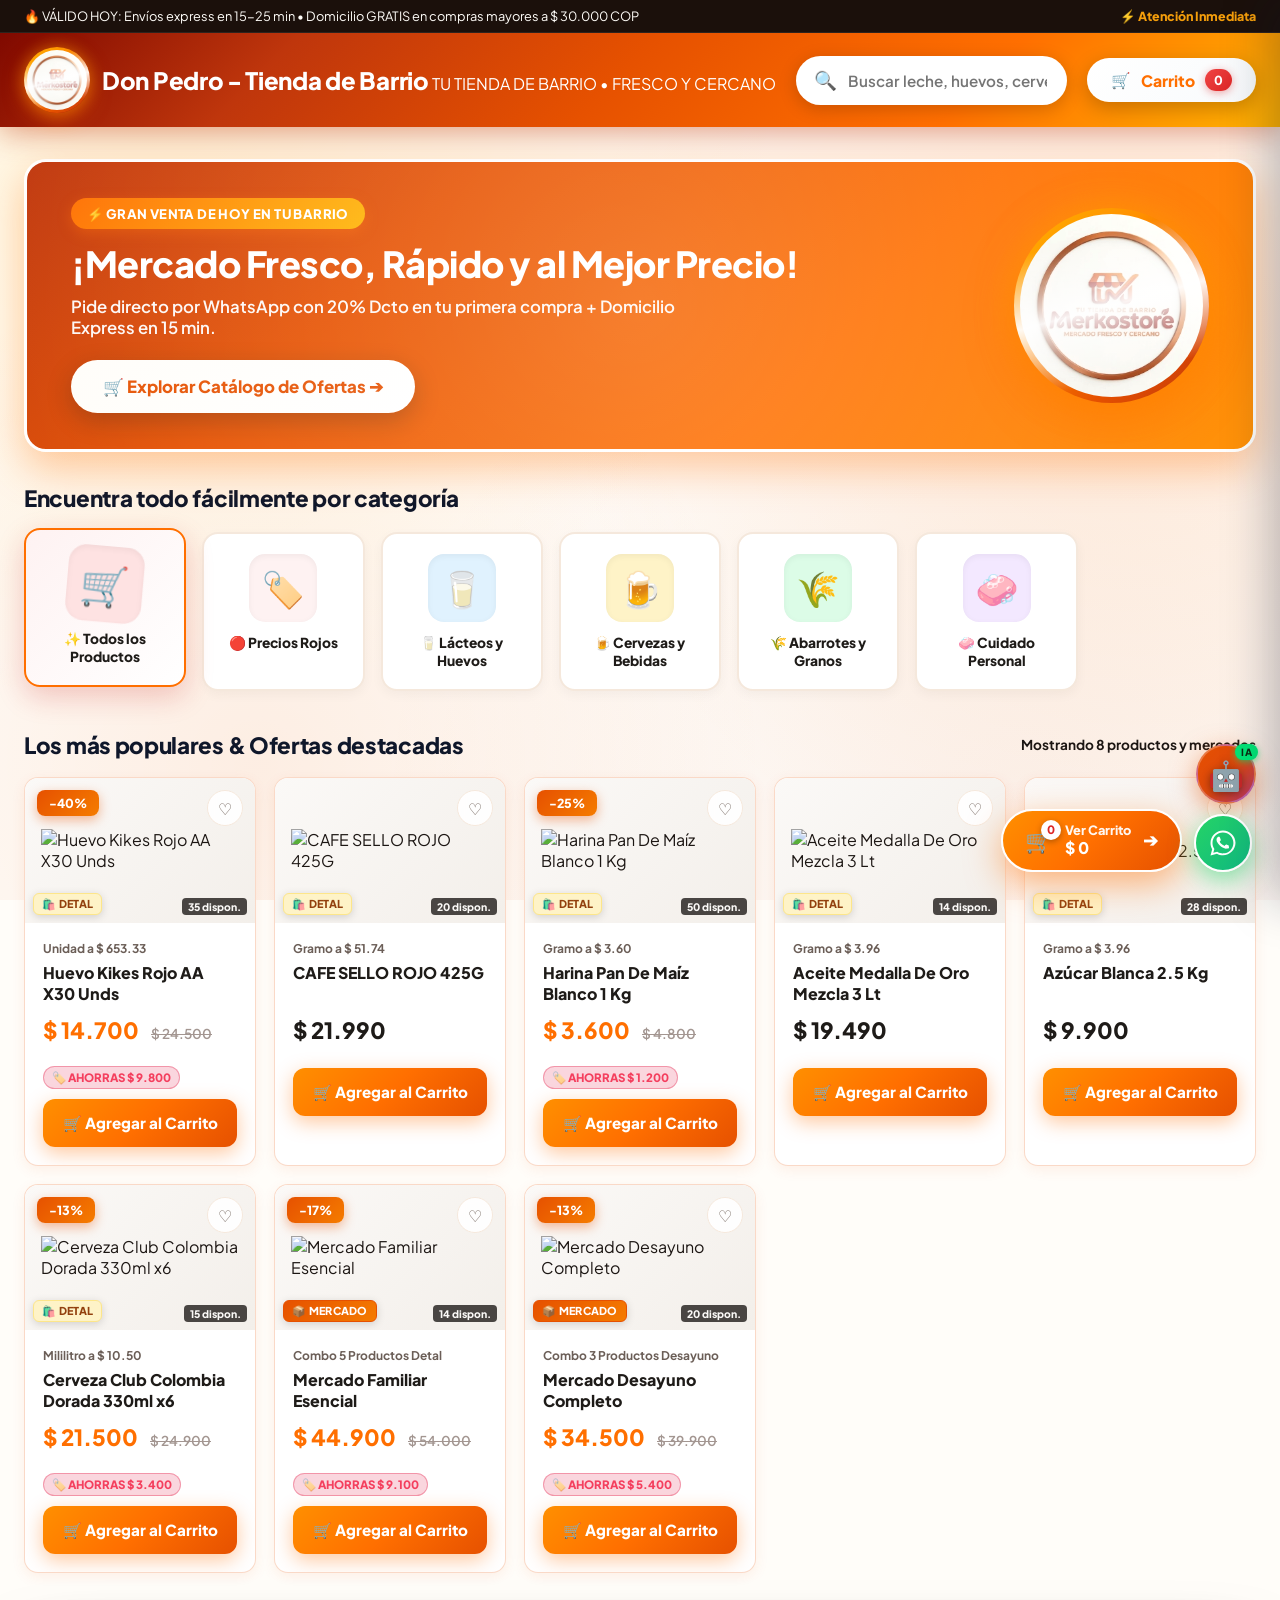
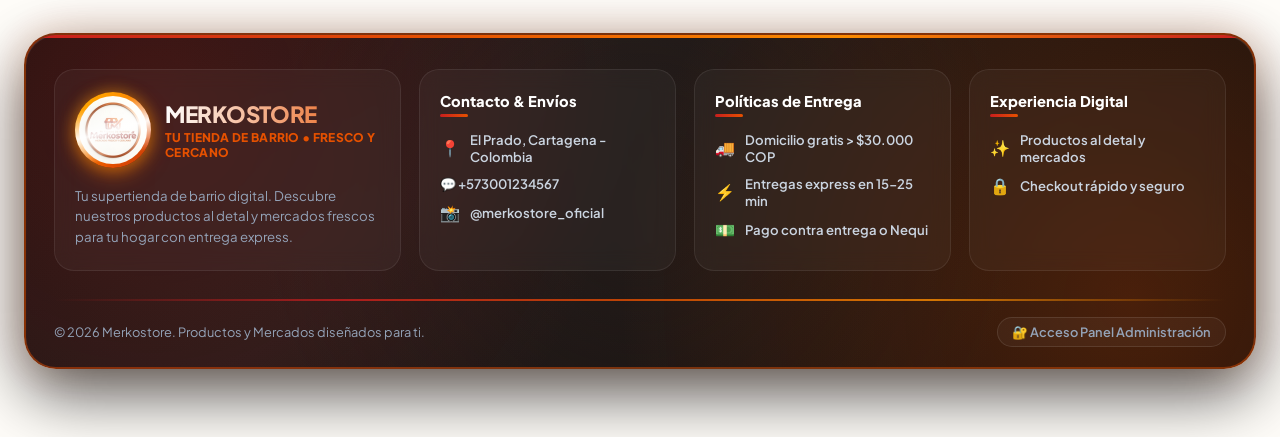
==== commit 7ff5080e: "fix: vincular chatbot exclusivamente al catalogo y productos reales del negocio" ====
--- a/index.html
+++ b/index.html
@@ -1244,12 +1244,20 @@
             </div>
         </div>
 
-        <!-- Quick Question Chips -->
-        <div class="chatbot-chips-container" id="chatbotChipsContainer">
-            <button class="chat-chip" onclick="sendChatChip('🔥 ¿Qué ofertas y promociones hay hoy?')">🔥 Ofertas de hoy</button>
-            <button class="chat-chip" onclick="sendChatChip('🥛 ¿Tienen leche y huevos disponibles?')">🥛 Leche y Huevos</button>
-            <button class="chat-chip" onclick="sendChatChip('🛵 ¿Cuánto cuesta el domicilio y cuánto tarda?')">🛵 Domicilios</button>
-            <button class="chat-chip" onclick="sendChatChip('💳 ¿Cuáles son los métodos de pago?')">💳 Métodos de pago</button>
+        <!-- Quick Question Chips Slider -->
+        <div class="chatbot-chips-slider-wrapper">
+            <button class="chips-slider-btn prev" id="chipsSliderPrev" onclick="slideChatChips(-1)" title="Preguntas anteriores" aria-label="Anterior">‹</button>
+            <div class="chatbot-chips-container" id="chatbotChipsContainer">
+                <button class="chat-chip" onclick="sendChatChip('🔥 ¿Qué ofertas y promociones hay hoy?')">🔥 Ofertas de hoy</button>
+                <button class="chat-chip" onclick="sendChatChip('🥚 ¿Tienen huevos disponibles?')">🥚 Huevos Kikes</button>
+                <button class="chat-chip" onclick="sendChatChip('☕ ¿Cuánto vale el Café Sello Rojo?')">☕ Café Sello Rojo</button>
+                <button class="chat-chip" onclick="sendChatChip('🌾 ¿Tienen Harina Pan?')">🌾 Harina Pan</button>
+                <button class="chat-chip" onclick="sendChatChip('🌻 ¿Cuánto cuesta el Aceite Medalla de Oro?')">🌻 Aceite Medalla de Oro</button>
+                <button class="chat-chip" onclick="sendChatChip('🛵 ¿Cuánto cuesta el domicilio y cuánto tarda?')">🛵 Domicilios</button>
+                <button class="chat-chip" onclick="sendChatChip('💳 ¿Cuáles son los métodos de pago?')">💳 Métodos de pago</button>
+                <button class="chat-chip" onclick="sendChatChip('⏰ ¿Cuál es el horario de atención?')">⏰ Horario de atención</button>
+            </div>
+            <button class="chips-slider-btn next" id="chipsSliderNext" onclick="slideChatChips(1)" title="Más preguntas" aria-label="Siguiente">›</button>
         </div>
 
         <!-- Input Bar -->
--- a/styles.css
+++ b/styles.css
@@ -4002,39 +4002,118 @@
     40% { transform: scale(1); opacity: 1; }
 }
 
-/* CHIPS */
+/* ==========================================================================
+   CHIPS SLIDER HORIZONTAL DE PREGUNTAS MERKOBOT
+   ========================================================================== */
+.chatbot-chips-slider-wrapper {
+    position: relative;
+    background: #191210;
+    border-top: 1px solid rgba(255, 255, 255, 0.08);
+    display: flex;
+    align-items: center;
+    padding: 6px 8px;
+    gap: 6px;
+    box-shadow: inset 0 4px 10px rgba(0, 0, 0, 0.3);
+}
+
+.chips-slider-btn {
+    width: 26px;
+    height: 26px;
+    border-radius: 50%;
+    background: linear-gradient(135deg, rgba(230, 81, 0, 0.3) 0%, rgba(216, 67, 21, 0.4) 100%);
+    border: 1px solid rgba(230, 81, 0, 0.5);
+    color: #ff9800;
+    font-size: 1.15rem;
+    font-weight: 900;
+    line-height: 1;
+    display: flex;
+    align-items: center;
+    justify-content: center;
+    cursor: pointer;
+    flex-shrink: 0;
+    transition: all 0.2s cubic-bezier(0.34, 1.56, 0.64, 1);
+    box-shadow: 0 2px 6px rgba(0, 0, 0, 0.4);
+    user-select: none;
+    padding: 0;
+}
+
+.chips-slider-btn:hover {
+    background: #E65100;
+    color: #ffffff;
+    border-color: #ff9800;
+    transform: scale(1.15);
+    box-shadow: 0 0 12px rgba(230, 81, 0, 0.7);
+}
+
+.chips-slider-btn:active {
+    transform: scale(0.92);
+}
+
 .chatbot-chips-container {
-    padding: 8px 12px;
-    display: flex;
-    gap: 6px;
+    flex: 1;
+    padding: 4px 2px 8px 2px;
+    display: flex;
+    gap: 8px;
     overflow-x: auto;
-    background: #1f1715;
-    border-top: 1px solid rgba(255, 255, 255, 0.05);
+    overflow-y: hidden;
     white-space: nowrap;
-}
-
+    scroll-behavior: smooth;
+    -webkit-overflow-scrolling: touch;
+    cursor: grab;
+}
+
+.chatbot-chips-container:active {
+    cursor: grabbing;
+}
+
+/* Barra de desplazamiento tipo slider visible y elegante */
 .chatbot-chips-container::-webkit-scrollbar {
-    display: none;
+    height: 4px;
+}
+
+.chatbot-chips-container::-webkit-scrollbar-track {
+    background: rgba(255, 255, 255, 0.05);
+    border-radius: 999px;
+}
+
+.chatbot-chips-container::-webkit-scrollbar-thumb {
+    background: linear-gradient(90deg, #E65100, #FB8C00);
+    border-radius: 999px;
+    box-shadow: 0 0 6px rgba(251, 140, 0, 0.6);
+}
+
+.chatbot-chips-container::-webkit-scrollbar-thumb:hover {
+    background: #ff9800;
 }
 
 .chat-chip {
     background: rgba(255, 255, 255, 0.06);
-    border: 1px solid rgba(230, 81, 0, 0.3);
-    color: #e4e4e7;
+    border: 1px solid rgba(230, 81, 0, 0.35);
+    color: #f4f4f5;
     font-size: 0.72rem;
     font-weight: 700;
-    padding: 6px 10px;
+    padding: 6px 12px;
     border-radius: 999px;
     cursor: pointer;
-    transition: all 0.2s ease;
+    transition: all 0.22s cubic-bezier(0.34, 1.56, 0.64, 1);
     flex-shrink: 0;
+    display: inline-flex;
+    align-items: center;
+    gap: 5px;
+    box-shadow: 0 2px 5px rgba(0, 0, 0, 0.25);
+    user-select: none;
 }
 
 .chat-chip:hover {
-    background: rgba(230, 81, 0, 0.25);
-    color: #ff9800;
-    border-color: #E65100;
-    transform: translateY(-2px);
+    background: rgba(230, 81, 0, 0.28);
+    color: #ffb74d;
+    border-color: #ff9800;
+    transform: translateY(-2px) scale(1.03);
+    box-shadow: 0 4px 10px rgba(230, 81, 0, 0.4);
+}
+
+.chat-chip:active {
+    transform: scale(0.96);
 }
 
 /* INPUT BAR */
